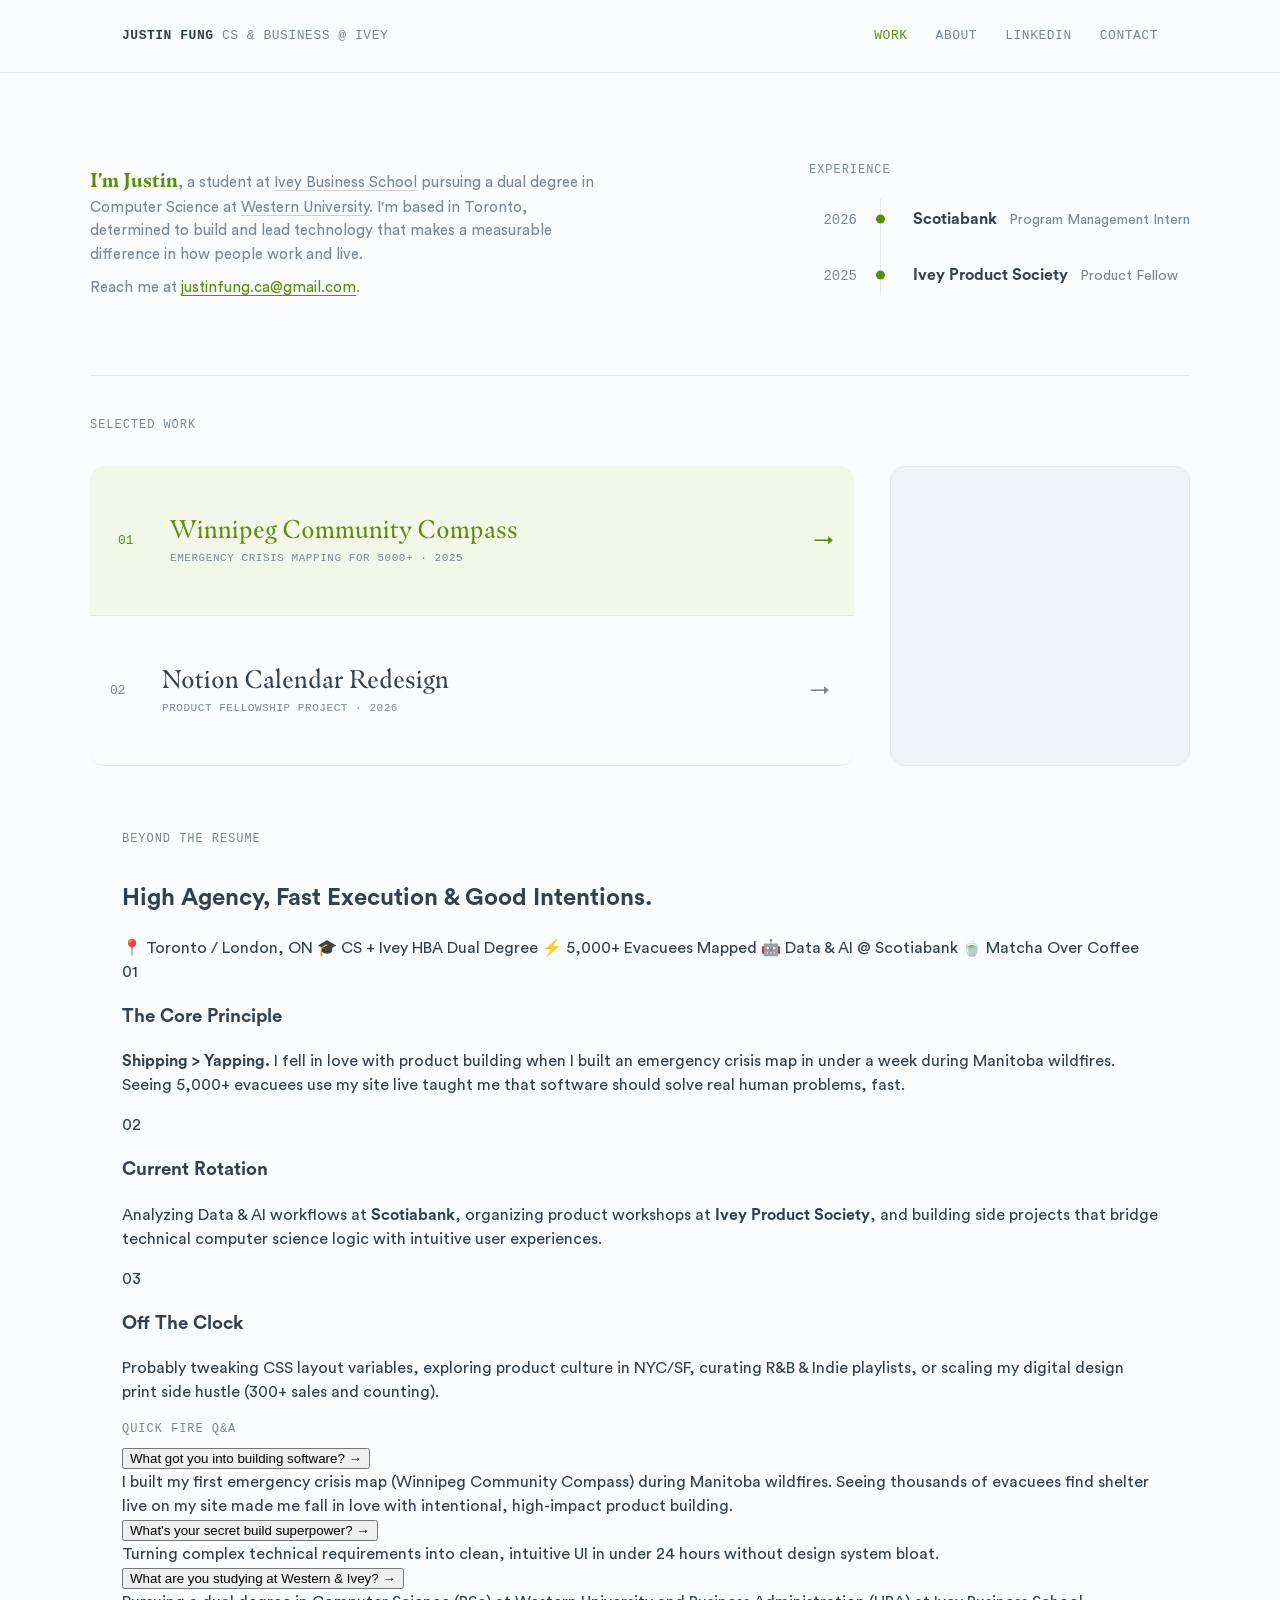
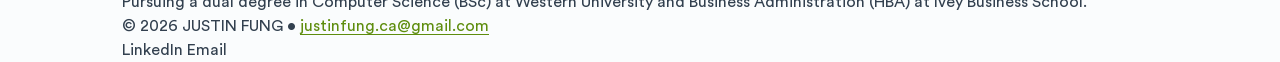
==== index.html @ 03efda2b "Populate fun Gen Z About section on homepage" ====
<!doctype html>
<html lang="en">
<head>
  <meta charset="UTF-8" />
  <meta name="viewport" content="width=device-width, initial-scale=1.0" />
  <title>Justin Fung | Program Management Intern</title>
  <link rel="stylesheet" href="css/theme.css" />
  <link rel="stylesheet" href="css/fonts.css" />
  <link rel="stylesheet" href="css/layout.css" />
</head>
<body>

  <div id="site-header"></div>

  <main>

    <section class="hero wrap">
      <div class="hero-row">
        <div class="hero-body-text">
          <p class="hero-paragraph">
            <span class="hero-name">I'm Justin</span>, a student at <a href="http://ivey.uwo.ca/" target="_blank" rel="noopener" class="hero-link">Ivey Business School</a> pursuing a dual degree in Computer Science at <a href="https://uwo.ca" target="_blank" rel="noopener" class="hero-link">Western University</a>. I'm based in Toronto, determined to build and lead technology that makes a measurable difference in how people work and live.
          </p>
          <p class="hero-contact-line">
            Reach me at 
            <span class="copy-email-wrapper">
              <button id="hero-copy-email-btn" class="copy-email-btn" data-email="justinfung.ca@gmail.com" type="button">
                justinfung.ca@gmail.com
              </button>
              <span class="copy-tooltip" id="hero-copy-tooltip">COPY TO CLIPBOARD</span>
            </span>.
          </p>
        </div>
        
        <div class="hero-experience">
          <p class="section-label">Experience</p>
          <ol class="journey-list">
            <li>
              <span class="journey-year">2026</span>
              <span class="journey-dot"></span>
              <div class="journey-detail">
                <strong>Scotiabank</strong>
                <span>Program Management Intern</span>
              </div>
            </li>
            <li>
              <span class="journey-year">2025</span>
              <span class="journey-dot"></span>
              <div class="journey-detail">
                <strong>Ivey Product Society</strong>
                <span>Product Fellow</span>
              </div>
            </li>
          </ol>
        </div>
      </div>
    </section>

    
    <section class="work wrap" id="work">
      <p class="section-label">Selected Work</p>
      <div class="work-layout">

        <!-- Left Column: Interactive Project List -->
        <ul class="work-list">
          <li class="work-row active" data-index="0">
            <a href="projects/winnipeg-community-compass.html">
              <span class="work-index">01</span>
              <div class="work-info">
                <span class="work-title">Winnipeg Community Compass</span>
                <span class="work-tags">EMERGENCY CRISIS MAPPING FOR 5000+ &middot; 2025</span>
              </div>
              <span class="work-arrow" aria-hidden="true">&rarr;</span>
            </a>
          </li>
          <li class="work-row" data-index="1">
            <a href="projects/notion-calendar.html">
              <span class="work-index">02</span>
              <div class="work-info">
                <span class="work-title">Notion Calendar Redesign</span>
                <span class="work-tags">PRODUCT FELLOWSHIP PROJECT &middot; 2026</span>
              </div>
              <span class="work-arrow" aria-hidden="true">&rarr;</span>
            </a>
          </li>
        </ul>

        <!-- Right Column: Large Vertical Preview -->
        <div class="work-slider" aria-hidden="true">
          <div class="work-slide active" data-index="0">
            <video autoplay loop muted playsinline>
              <source src="projects/media/home/winnipeg-compass.mp4" type="video/mp4" />
            </video>
          </div>
          <div class="work-slide" data-index="1">
            <video autoplay loop muted playsinline>
              <source src="projects/media/home/notion-calendar.mp4" type="video/mp4" />
            </video>
          </div>
        </div>

      </div>
    </section>

    <!-- About Section (Gen Z Editorial) -->
    <section class="about wrap" id="about">
      <p class="section-label">Beyond the Resume</p>
      
      <div class="about-header">
        <h2 class="about-headline">High Agency, Fast Execution &amp; Good Intentions.</h2>
        <div class="about-tags">
          <span class="about-pill">📍 Toronto / London, ON</span>
          <span class="about-pill">🎓 CS + Ivey HBA Dual Degree</span>
          <span class="about-pill">⚡ 5,000+ Evacuees Mapped</span>
          <span class="about-pill">🤖 Data &amp; AI @ Scotiabank</span>
          <span class="about-pill">🍵 Matcha Over Coffee</span>
        </div>
      </div>

      <div class="about-grid">
        <div class="about-card">
          <span class="about-card-num">01</span>
          <h3>The Core Principle</h3>
          <p>
            <strong>Shipping > Yapping.</strong> I fell in love with product building when I built an emergency crisis map in under a week during Manitoba wildfires. Seeing 5,000+ evacuees use my site live taught me that software should solve real human problems, fast.
          </p>
        </div>

        <div class="about-card">
          <span class="about-card-num">02</span>
          <h3>Current Rotation</h3>
          <p>
            Analyzing Data &amp; AI workflows at <strong>Scotiabank</strong>, organizing product workshops at <strong>Ivey Product Society</strong>, and building side projects that bridge technical computer science logic with intuitive user experiences.
          </p>
        </div>

        <div class="about-card">
          <span class="about-card-num">03</span>
          <h3>Off The Clock</h3>
          <p>
            Probably tweaking CSS layout variables, exploring product culture in NYC/SF, curating R&amp;B &amp; Indie playlists, or scaling my digital design print side hustle (300+ sales and counting).
          </p>
        </div>
      </div>

      <!-- Quick Fire Q&A Accordion -->
      <div class="about-qa">
        <p class="section-label" style="margin-bottom: 8px;">Quick Fire Q&amp;A</p>
        
        <div class="qa-item">
          <button class="qa-question" type="button">
            <span>What got you into building software?</span>
            <span class="qa-arrow">&rarr;</span>
          </button>
          <div class="qa-answer">
            I built my first emergency crisis map (Winnipeg Community Compass) during Manitoba wildfires. Seeing thousands of evacuees find shelter live on my site made me fall in love with intentional, high-impact product building.
          </div>
        </div>

        <div class="qa-item">
          <button class="qa-question" type="button">
            <span>What's your secret build superpower?</span>
            <span class="qa-arrow">&rarr;</span>
          </button>
          <div class="qa-answer">
            Turning complex technical requirements into clean, intuitive UI in under 24 hours without design system bloat.
          </div>
        </div>

        <div class="qa-item">
          <button class="qa-question" type="button">
            <span>What are you studying at Western &amp; Ivey?</span>
            <span class="qa-arrow">&rarr;</span>
          </button>
          <div class="qa-answer">
            Pursuing a dual degree in Computer Science (BSc) at Western University and Business Administration (HBA) at Ivey Business School.
          </div>
        </div>
      </div>
    </section>

  </main>

  <div id="site-footer"></div>

  <script src="js/components.js"></script>
  <script src="js/main.js"></script>
</body>
</html>
---- css/theme.css ----
/* ============================================================
   THEME — edit this file to reskin the entire site.
   Everything else (layout.css) just references these variables.
   ============================================================ */

:root {
  /* --- Base colors --- */
  --color-bg: #fafcfd;
  --color-surface: #f1f3f6;
  --color-text: #32404f;
  --color-text-muted: #7a8794;
  --color-border: #e3e8ed;

  /* --- Accent palette ---
     Swap these three to change the whole site's mood.
     They drive nav highlights, links, and the hero gradients below. */
  --color-accent: #5E8D0E;   /* Punchy Golden Olive */
  --color-accent-2: #84B827; /* Vibrant Leaf */
  --color-accent-3: #3E6305; /* Deep Forest Olive */
  --color-accent-light: #F2F7E9; /* Luminous complementary light green highlight */
  --color-accent-subtle: rgba(94, 141, 14, 0.09); /* Soft translucent green tint */

  /* --- Gradients built from the accent palette ---
     Used on project card thumbnails and case-study hero banners.
     Add more --gradient-heroN entries and reference them per-project
     if you want each case study to have its own mix. */
  --gradient-hero-1: linear-gradient(135deg, #5E8D0E 0%, #84B827 55%, #3E6305 100%);
  --gradient-hero-2: linear-gradient(135deg, #3E6305 0%, #84B827 50%, #5E8D0E 100%);
  --gradient-hero-3: linear-gradient(160deg, #84B827 0%, #5E8D0E 60%, #3E6305 100%);

  /* --- Typography --- */
  --font-serif: "Masqualero", Georgia, "Times New Roman", serif;
  --font-sans: "Circular Std", -apple-system, BlinkMacSystemFont, "Segoe UI", Helvetica, Arial, sans-serif;
  --font-mono: "SF Mono", "IBM Plex Mono", Menlo, Consolas, monospace;

  /* --- Scale --- */
  --size-h1: clamp(2.25rem, 5vw, 3.5rem);
  --size-h2: clamp(1.5rem, 3vw, 2rem);
  --radius: 14px;

  /* --- Layout --- */
  --content-max: 1100px;
  --sidebar-width: 260px;
}
---- css/fonts.css ----
/* Masqualero font family — used as the site's serif (see --font-serif in theme.css) */

@font-face {
  font-family: "Masqualero";
  src: url("../fonts/Masqualero-Light.otf") format("opentype");
  font-weight: 300;
  font-style: normal;
}
@font-face {
  font-family: "Masqualero";
  src: url("../fonts/Masqualero-LightItalic.otf") format("opentype");
  font-weight: 300;
  font-style: italic;
}
@font-face {
  font-family: "Masqualero";
  src: url("../fonts/Masqualero-Regular.otf") format("opentype");
  font-weight: 400;
  font-style: normal;
}
@font-face {
  font-family: "Masqualero";
  src: url("../fonts/Masqualero-Italic.otf") format("opentype");
  font-weight: 400;
  font-style: italic;
}
@font-face {
  font-family: "Masqualero";
  src: url("../fonts/Masqualero-DemiBold.otf") format("opentype");
  font-weight: 600;
  font-style: normal;
}
@font-face {
  font-family: "Masqualero";
  src: url("../fonts/Masqualero-DemiBoldItalic.otf") format("opentype");
  font-weight: 600;
  font-style: italic;
}
@font-face {
  font-family: "Masqualero";
  src: url("../fonts/Masqualero-Bold.otf") format("opentype");
  font-weight: 700;
  font-style: normal;
}
@font-face {
  font-family: "Masqualero";
  src: url("../fonts/Masqualero-BoldItalic.otf") format("opentype");
  font-weight: 700;
  font-style: italic;
}
@font-face {
  font-family: "Masqualero";
  src: url("../fonts/Masqualero-Black.otf") format("opentype");
  font-weight: 900;
  font-style: normal;
}
@font-face {
  font-family: "Masqualero";
  src: url("../fonts/Masqualero-BlackItalic.otf") format("opentype");
  font-weight: 900;
  font-style: italic;
}

/* Decorative variants — not mapped to a weight, use via font-family directly if wanted */
@font-face {
  font-family: "Masqualero ExtraBlack";
  src: url("../fonts/Masqualero-ExtraBlack.otf") format("opentype");
  font-weight: 400;
  font-style: normal;
}
@font-face {
  font-family: "Masqualero ExtraBlack";
  src: url("../fonts/Masqualero-ExtraBlackItalic.otf") format("opentype");
  font-weight: 400;
  font-style: italic;
}
@font-face {
  font-family: "Masqualero Stencil";
  src: url("../fonts/MasqualeroStencil-Regular.otf") format("opentype");
  font-weight: 400;
  font-style: normal;
}
@font-face {
  font-family: "Masqualero Groove";
  src: url("../fonts/MasqualeroGroove-Regular.otf") format("opentype");
  font-weight: 400;
  font-style: normal;
}

/* Circular Std — the site's sans (see --font-sans in theme.css) */

@font-face {
  font-family: "Circular Std";
  src: url("../fonts/CircularStd-Book.otf") format("opentype");
  font-weight: 400;
  font-style: normal;
}
@font-face {
  font-family: "Circular Std";
  src: url("../fonts/CircularStd-BookItalic.otf") format("opentype");
  font-weight: 400;
  font-style: italic;
}
@font-face {
  font-family: "Circular Std";
  src: url("../fonts/CircularStd-Medium.otf") format("opentype");
  font-weight: 500;
  font-style: normal;
}
@font-face {
  font-family: "Circular Std";
  src: url("../fonts/CircularStd-Bold.otf") format("opentype");
  font-weight: 700;
  font-style: normal;
}
---- css/layout.css ----
* {
  box-sizing: border-box;
}

html {
  scroll-behavior: smooth;
}

body {
  margin: 0;
  background: var(--color-bg);
  color: var(--color-text);
  font-family: var(--font-sans);
  line-height: 1.5;
  -webkit-font-smoothing: antialiased;
}

/* Custom Green Text Selection Highlight */
::selection {
  background: #d1e8a8;
  color: #213306;
}

::-moz-selection {
  background: #d1e8a8;
  color: #213306;
}

/* Custom Green Precision Ring Cursor */
@media (pointer: fine) {
  body, a, button, input, select, textarea, [role="button"], .work-row, .copy-email-btn {
    cursor: none !important;
  }
}

.custom-precision-cursor {
  position: fixed;
  top: 0;
  left: 0;
  width: 14px;
  height: 14px;
  border: 2px solid var(--color-accent);
  background-color: transparent;
  border-radius: 50%;
  pointer-events: none;
  z-index: 99999;
  transform: translate(-50%, -50%);
  transition: width 0.2s cubic-bezier(0.16, 1, 0.3, 1), 
              height 0.2s cubic-bezier(0.16, 1, 0.3, 1), 
              background-color 0.2s ease, 
              border-color 0.2s ease, 
              opacity 0.15s ease;
  will-change: transform;
}

body.cursor-hover .custom-precision-cursor {
  width: 32px;
  height: 32px;
  border-width: 1.5px;
  border-color: var(--color-accent);
  background-color: var(--color-accent-subtle);
}

body.cursor-active .custom-precision-cursor {
  width: 10px;
  height: 10px;
  border-width: 0;
  background-color: var(--color-accent);
}

a {
  color: inherit;
  text-decoration: none;
}

img {
  max-width: 100%;
  display: block;
}

.wrap {
  max-width: var(--content-max);
  margin: 0 auto;
  padding: 0 32px;
}

/* ---------- Header ---------- */

.site-header {
  border-bottom: 1px solid var(--color-border);
  background: var(--color-bg);
  position: sticky;
  top: 0;
  z-index: 50;
}

.site-header .wrap {
  display: flex;
  align-items: center;
  justify-content: space-between;
  height: 72px;
}

.site-id {
  display: flex;
  align-items: baseline;
  gap: 12px;
  font-family: var(--font-mono);
  font-size: 13px;
  letter-spacing: 0.04em;
  text-transform: uppercase;
}

.site-id strong {
  color: var(--color-text);
  font-weight: 700;
}

.site-id span {
  color: var(--color-text-muted);
}

.site-nav {
  display: flex;
  gap: 28px;
  font-family: var(--font-mono);
  font-size: 13px;
  letter-spacing: 0.04em;
  text-transform: uppercase;
}

.site-nav a {
  color: var(--color-text-muted);
  transition: color 0.15s ease;
}

.site-nav a:hover,
.site-nav a.active {
  color: var(--color-accent);
}

/* ---------- Hero ---------- */

.hero {
  padding: 88px 0 72px;
  border-bottom: 1px solid var(--color-border);
}

.hero-row {
  display: flex;
  justify-content: space-between;
  align-items: center;
  gap: 48px;
}

.hero-body-text {
  font-family: var(--font-sans);
  font-size: 15px;
  line-height: 1.55;
  color: var(--color-text-muted);
  max-width: 520px;
  display: flex;
  flex-direction: column;
  justify-content: center;
}

.hero-name {
  font-family: var(--font-serif);
  font-size: 20px;
  font-weight: 700;
  color: var(--color-accent);
}

.hero-paragraph {
  margin: 0 0 10px;
}

.hero-contact-line {
  margin: 0;
}

.hero-link {
  color: var(--color-text-muted);
  text-decoration: underline;
  text-decoration-color: #d4d4d8;
  text-underline-offset: 3px;
  transition: color 0.15s ease, text-decoration-color 0.15s ease;
}

.hero-link:hover {
  color: var(--color-text);
  text-decoration-color: var(--color-text);
}

/* Copy Email Button & Floating Tooltip */

.copy-email-wrapper {
  position: relative;
  display: inline-block;
}

.copy-email-btn {
  background: transparent;
  border: none;
  padding: 0;
  font-family: var(--font-sans);
  font-size: inherit;
  color: var(--color-accent);
  text-decoration: underline;
  text-underline-offset: 3px;
  cursor: pointer;
  transition: color 0.15s ease;
}

.copy-email-btn:hover {
  color: var(--color-text);
}

.copy-tooltip {
  position: absolute;
  bottom: 125%;
  left: 50%;
  transform: translateX(-50%) translateY(4px);
  background: #18181b;
  color: #ffffff;
  font-family: var(--font-mono);
  font-size: 11px;
  font-weight: 500;
  padding: 4px 10px;
  border-radius: 6px;
  white-space: nowrap;
  pointer-events: none;
  opacity: 0;
  visibility: hidden;
  transition: opacity 0.2s ease, transform 0.2s ease, visibility 0.2s ease;
  box-shadow: 0 4px 12px rgba(0, 0, 0, 0.15);
  z-index: 10;
}

.copy-tooltip::after {
  content: "";
  position: absolute;
  top: 100%;
  left: 50%;
  transform: translateX(-50%);
  border-width: 4px;
  border-style: solid;
  border-color: #18181b transparent transparent transparent;
}

.copy-email-wrapper:hover .copy-tooltip,
.copy-tooltip.show {
  opacity: 1;
  visibility: visible;
  transform: translateX(-50%) translateY(0);
}

.hero-experience {
  flex-shrink: 0;
  min-width: 320px;
}

.hero-experience .section-label {
  margin: 0 0 12px;
}

.hero-cta {
  display: inline-flex;
  align-items: center;
  gap: 8px;
  font-family: var(--font-sans);
  font-weight: 500;
  font-size: 14px;
  color: var(--color-text);
  border-bottom: 1px solid var(--color-text);
  padding-bottom: 3px;
  white-space: nowrap;
  transition: color 0.15s ease, border-color 0.15s ease, gap 0.15s ease;
}

.hero-cta:hover {
  color: var(--color-accent);
  border-color: var(--color-accent);
  gap: 12px;
}

/* ---------- Journey (experience) ---------- */

.section-label {
  font-family: var(--font-mono);
  font-size: 12px;
  letter-spacing: 0.08em;
  text-transform: uppercase;
  color: var(--color-text-muted);
  margin: 0 0 32px;
}

.journey {
  padding: 40px 0 48px;
}

.journey-layout {
  display: block;
  max-width: 600px;
}

.journey-list {
  list-style: none;
  margin: 0;
  padding: 0;
  position: relative;
}

.journey-list::before {
  content: "";
  position: absolute;
  left: 71px;
  top: 8px;
  bottom: 8px;
  width: 1px;
  background: var(--color-border);
}

.journey-list li {
  display: flex;
  align-items: baseline;
  gap: 24px;
  padding: 16px 0;
  position: relative;
}

.journey-year {
  width: 48px;
  flex-shrink: 0;
  font-family: var(--font-mono);
  font-size: 14px;
  color: var(--color-text-muted);
  text-align: right;
}

.journey-dot {
  position: absolute;
  left: 67px;
  top: 50%;
  transform: translateY(-50%);
  width: 9px;
  height: 9px;
  border-radius: 50%;
  background: var(--color-accent);
}

.journey-detail {
  display: flex;
  align-items: baseline;
  gap: 12px;
  padding-left: 32px;
  font-size: 16px;
}

.journey-detail span {
  color: var(--color-text-muted);
  font-size: 14px;
}

/* ---------- Work (editorial index) ---------- */

.work {
  padding: 40px 0 64px;
}

.work-layout {
  display: grid;
  grid-template-columns: 1fr minmax(240px, 300px);
  gap: 36px;
  align-items: stretch;
}

.work-list {
  list-style: none;
  margin: 0;
  padding: 0;
  display: flex;
  flex-direction: column;
  height: 100%;
  border-radius: var(--radius);
  overflow: hidden;
}

.work-row {
  flex: 1;
  display: flex;
  min-height: 100px;
}

.work-row a {
  display: grid;
  grid-template-columns: 36px 1fr 24px;
  align-items: center;
  gap: 16px;
  padding: 18px 20px;
  width: 100%;
  height: 100%;
  border-bottom: 1px solid var(--color-border);
  border-radius: 0;
  transition: background-color 0.2s ease, padding-left 0.25s ease, border-radius 0.2s ease;
}

.work-row:first-child a {
  border-top-left-radius: var(--radius);
  border-top-right-radius: var(--radius);
}

.work-row:last-child a {
  border-bottom-left-radius: var(--radius);
  border-bottom-right-radius: var(--radius);
}

.work-row.active a,
.work-row a:hover {
  background: var(--color-accent-light);
  padding-left: 28px;
}

.work-row.active .work-index,
.work-row a:hover .work-index {
  color: var(--color-accent);
}

.work-index {
  font-family: var(--font-mono);
  font-size: 13px;
  color: var(--color-text-muted);
}

.work-info {
  display: flex;
  flex-direction: column;
  gap: 4px;
}

.work-title {
  font-family: var(--font-serif);
  font-size: clamp(1.35rem, 2vw, 1.85rem);
  font-weight: 400;
  margin: 0;
  line-height: 1.25;
  transition: color 0.2s ease;
}

.work-row.active .work-title,
.work-row a:hover .work-title {
  color: var(--color-accent);
}

.work-tags {
  font-family: var(--font-mono);
  font-size: 11px;
  letter-spacing: 0.05em;
  text-transform: uppercase;
  color: var(--color-text-muted);
}

.work-arrow {
  font-family: var(--font-sans);
  font-size: 1.2rem;
  color: var(--color-text-muted);
  transition: transform 0.25s ease, color 0.2s ease;
}

.work-row.active .work-arrow,
.work-row a:hover .work-arrow {
  color: var(--color-accent);
  transform: translateX(4px);
}

/* Large Vertical Preview Slider on the Right */

.work-slider {
  position: relative;
  width: 100%;
  aspect-ratio: 1 / 1;
  border-radius: var(--radius);
  overflow: hidden;
  background: var(--color-surface);
  border: 1px solid var(--color-border);
}

.work-slide {
  position: absolute;
  inset: 0;
  opacity: 0;
  transform: scale(1.04);
  transition: opacity 0.6s ease, transform 0.6s ease;
  background-size: cover;
  background-position: center;
}

.work-slide.active {
  opacity: 1;
  transform: scale(1);
}

.work-slide video {
  width: 100%;
  height: 100%;
  object-fit: cover;
  display: block;
/* ---------- About Section (Gen Z Editorial) ---------- */

.about {
  padding: 64px 0 80px;
  border-top: 1px solid var(--color-border);
}

.about-header {
  margin-bottom: 40px;
}

.about-headline {
  font-family: var(--font-serif);
  font-size: clamp(1.75rem, 3.5vw, 2.6rem);
  font-weight: 400;
  line-height: 1.25;
  margin: 0 0 20px;
  color: var(--color-text);
}

.about-tags {
  display: flex;
  flex-wrap: wrap;
  gap: 10px;
}

.about-pill {
  font-family: var(--font-mono);
  font-size: 12px;
  background: var(--color-surface);
  color: var(--color-text);
  border: 1px solid var(--color-border);
  padding: 6px 14px;
  border-radius: 100px;
  transition: all 0.2s ease;
}

.about-pill:hover {
  background: var(--color-accent-light);
  border-color: var(--color-accent);
  color: var(--color-accent);
  transform: translateY(-2px);
}

.about-grid {
  display: grid;
  grid-template-columns: repeat(auto-fit, minmax(280px, 1fr));
  gap: 24px;
  margin-bottom: 56px;
}

.about-card {
  background: var(--color-surface);
  border: 1px solid var(--color-border);
  border-radius: var(--radius);
  padding: 28px 24px;
  position: relative;
  transition: transform 0.2s ease, border-color 0.2s ease, box-shadow 0.2s ease;
}

.about-card:hover {
  border-color: var(--color-accent);
  transform: translateY(-3px);
  box-shadow: 0 8px 24px rgba(94, 141, 14, 0.08);
}

.about-card-num {
  font-family: var(--font-mono);
  font-size: 12px;
  color: var(--color-accent);
  display: block;
  margin-bottom: 12px;
}

.about-card h3 {
  font-family: var(--font-serif);
  font-size: 1.25rem;
  font-weight: 400;
  margin: 0 0 10px;
  color: var(--color-text);
}

.about-card p {
  font-size: 14px;
  line-height: 1.6;
  color: var(--color-text-muted);
  margin: 0;
}

.about-card p strong {
  color: var(--color-text);
}

/* Quick Fire Q&A Accordion */

.about-qa {
  border-top: 1px solid var(--color-border);
  padding-top: 36px;
}

.qa-item {
  border-bottom: 1px solid var(--color-border);
}

.qa-question {
  width: 100%;
  background: transparent;
  border: none;
  padding: 18px 0;
  display: flex;
  justify-content: space-between;
  align-items: center;
  font-family: var(--font-sans);
  font-size: 16px;
  font-weight: 500;
  color: var(--color-text);
  text-align: left;
  cursor: pointer;
  transition: color 0.15s ease;
}

.qa-question:hover {
  color: var(--color-accent);
}

.qa-arrow {
  font-family: var(--font-mono);
  font-size: 16px;
  color: var(--color-accent);
  transition: transform 0.25s ease;
}

.qa-item.open .qa-arrow {
  transform: rotate(90deg);
}

.qa-answer {
  display: none;
  padding-bottom: 18px;
  font-size: 14px;
  line-height: 1.6;
  color: var(--color-text-muted);
}

.qa-item.open .qa-answer {
  display: block;
}

/* ---------- Footer Bar ---------- */

.site-footer {
  background: var(--color-surface);
  border-top: 1px solid var(--color-border);
  padding: 24px 0;
  margin-top: 60px;
}

.footer-bar {
  display: flex;
  justify-content: space-between;
  align-items: center;
  flex-wrap: wrap;
  gap: 16px;
  font-family: var(--font-mono);
  font-size: 12px;
  color: var(--color-text-muted);
}

.footer-copy {
  display: flex;
  align-items: center;
  gap: 8px;
}

.footer-divider {
  color: var(--color-border);
}

.footer-email-link {
  color: var(--color-text-muted);
  text-decoration: underline;
  text-underline-offset: 3px;
  transition: color 0.15s ease;
}

.footer-email-link:hover {
  color: var(--color-accent);
}

.footer-socials {
  display: flex;
  gap: 20px;
}

.footer-socials a {
  color: var(--color-text-muted);
  text-decoration: none;
  font-family: var(--font-mono);
  font-size: 12px;
  text-transform: uppercase;
  letter-spacing: 0.04em;
  transition: color 0.15s ease;
}

.footer-socials a:hover {
  color: var(--color-accent);
}

/* ============================================================
   Project detail page
   ============================================================ */

.project-layout {
  display: grid;
  grid-template-columns: var(--sidebar-width) 1fr;
  gap: 48px;
  align-items: start;
  padding: 48px 0 120px;
}

.project-toc {
  position: sticky;
  top: 96px;
}

.back-link {
  display: inline-flex;
  align-items: center;
  gap: 8px;
  color: var(--color-text-muted);
  font-family: var(--font-mono);
  font-size: 13px;
  letter-spacing: 0.04em;
  text-transform: uppercase;
  margin-bottom: 32px;
}

.back-link:hover {
  color: var(--color-accent);
}

.project-toc ol {
  list-style: none;
  margin: 0;
  padding: 0;
  display: flex;
  flex-direction: column;
  gap: 14px;
}

.project-toc a {
  color: var(--color-text-muted);
  font-size: 15px;
  transition: color 0.15s ease;
}

.project-toc a:hover,
.project-toc a.active {
  color: var(--color-text);
}

.project-toc a.active {
  color: var(--color-accent);
}

.project-eyebrow {
  font-family: var(--font-mono);
  font-size: 12px;
  letter-spacing: 0.08em;
  text-transform: uppercase;
  color: var(--color-text-muted);
  margin: 0 0 12px;
}

.project-title {
  font-family: var(--font-serif);
  font-weight: 400;
  font-size: var(--size-h1);
  line-height: 1.1;
  letter-spacing: -0.02em;
  margin: 0 0 32px;
}

.project-hero {
  border-radius: var(--radius);
  aspect-ratio: 16 / 9;
  overflow: hidden;
  background: var(--color-surface);
  margin-bottom: 40px;
}

.project-hero video {
  width: 100%;
  height: 100%;
  object-fit: cover;
  display: block;
}

.project-hero span {
  color: #fff;
  font-family: var(--font-sans);
  font-weight: 700;
  font-size: 32px;
}

.project-meta {
  display: grid;
  grid-template-columns: repeat(4, 1fr);
  gap: 24px;
  padding: 32px 0;
  border-top: 1px solid var(--color-border);
  border-bottom: 1px solid var(--color-border);
  margin-bottom: 48px;
}

.project-meta dt {
  font-family: var(--font-mono);
  font-size: 11px;
  letter-spacing: 0.08em;
  text-transform: uppercase;
  color: var(--color-text-muted);
  margin-bottom: 8px;
}

.project-meta dd {
  margin: 0;
  font-size: 15px;
}

.project-section {
  scroll-margin-top: 96px;
  padding-bottom: 64px;
}

.project-section h2 {
  font-family: var(--font-serif);
  font-weight: 400;
  font-size: var(--size-h2);
  line-height: 1.25;
  margin: 0 0 20px;
  max-width: 24ch;
}

.project-section p {
  font-size: 16px;
  color: var(--color-text);
  max-width: 65ch;
  margin: 0 0 16px;
}

.project-section img {
  border-radius: var(--radius);
  margin-top: 24px;
}

.insight-grid {
  display: grid;
  grid-template-columns: repeat(3, 1fr);
  gap: 24px;
  margin-top: 24px;
}

.insight-card {
  background: var(--color-surface);
  border-radius: var(--radius);
  padding: 20px;
}

.insight-card h3 {
  font-size: 15px;
  margin: 0 0 8px;
}

.insight-card p {
  font-size: 14px;
  color: var(--color-text-muted);
  margin: 0;
}

/* ---------- Gmail-Style Email Carousel ---------- */

.email-carousel-container {
  background: #ffffff;
  border: 1px solid var(--color-border);
  border-radius: var(--radius);
  padding: 28px;
  margin: 32px 0;
  box-shadow: 0 4px 24px rgba(0, 0, 0, 0.04);
  position: relative;
}

.email-carousel {
  position: relative;
  min-height: 200px;
}

.email-card {
  opacity: 0;
  visibility: hidden;
  position: absolute;
  inset: 0;
  transition: opacity 0.35s ease, visibility 0.35s ease;
  display: flex;
  flex-direction: column;
}

.email-card.active {
  opacity: 1;
  visibility: visible;
  position: relative;
}

.gmail-header {
  display: flex;
  align-items: flex-start;
  gap: 14px;
  border-bottom: 1px solid var(--color-border);
  padding-bottom: 16px;
  margin-bottom: 16px;
}

.gmail-avatar {
  width: 44px;
  height: 44px;
  border-radius: 50%;
  color: #ffffff;
  font-family: var(--font-sans);
  font-weight: 700;
  font-size: 18px;
  display: flex;
  align-items: center;
  justify-content: center;
  flex-shrink: 0;
  box-shadow: 0 2px 6px rgba(0,0,0,0.1);
}

.gmail-meta {
  display: flex;
  flex-direction: column;
  flex-grow: 1;
}

.gmail-meta-top {
  display: flex;
  align-items: baseline;
  justify-content: space-between;
  gap: 12px;
  flex-wrap: wrap;
}

.gmail-sender-name {
  font-family: var(--font-sans);
  font-weight: 700;
  font-size: 15px;
  color: var(--color-text);
}

.gmail-sender-email {
  font-family: var(--font-mono);
  font-size: 12px;
  color: var(--color-text-muted);
  font-weight: 400;
}

.gmail-date {
  font-family: var(--font-mono);
  font-size: 11px;
  color: var(--color-text-muted);
}

.gmail-to {
  font-family: var(--font-mono);
  font-size: 12px;
  color: var(--color-text-muted);
  margin-top: 2px;
}

.gmail-badge {
  display: inline-block;
  font-family: var(--font-mono);
  font-size: 10px;
  letter-spacing: 0.04em;
  text-transform: uppercase;
  background: var(--color-surface);
  color: var(--color-accent);
  padding: 3px 8px;
  border-radius: 4px;
  margin-top: 6px;
  align-self: flex-start;
  font-weight: 600;
}

.gmail-body {
  font-family: var(--font-sans);
  font-size: 15px;
  line-height: 1.65;
  color: var(--color-text);
  margin: 0;
  padding: 4px 0;
  white-space: pre-line;
}

.carousel-controls {
  display: flex;
  align-items: center;
  justify-content: space-between;
  margin-top: 24px;
  padding-top: 16px;
  border-top: 1px solid var(--color-border);
}

.carousel-btn {
  background: transparent;
  border: 1px solid var(--color-border);
  color: var(--color-text);
  border-radius: 50%;
  width: 36px;
  height: 36px;
  display: flex;
  align-items: center;
  justify-content: center;
  cursor: pointer;
  font-size: 16px;
  transition: all 0.2s ease;
}

.carousel-btn:hover {
  background: var(--color-accent);
  color: #fff;
  border-color: var(--color-accent);
}

.carousel-dots {
  display: flex;
  gap: 8px;
}

.carousel-dots .dot {
  width: 8px;
  height: 8px;
  border-radius: 50%;
  background: var(--color-border);
  cursor: pointer;
  transition: background 0.2s ease, transform 0.2s ease;
}

.carousel-dots .dot.active {
  background: var(--color-accent);
  transform: scale(1.25);
}

/* ---------- Interactive Website Feature Previews ---------- */

.interactive-preview-widget {
  background: var(--color-surface);
  border: 1px solid var(--color-border);
  border-radius: var(--radius);
  padding: 28px;
  margin: 32px 0;
  box-shadow: 0 4px 20px rgba(0, 0, 0, 0.03);
}

.preview-header {
  display: flex;
  justify-content: space-between;
  align-items: center;
  gap: 16px;
  flex-wrap: wrap;
  border-bottom: 1px solid var(--color-border);
  padding-bottom: 20px;
  margin-bottom: 24px;
}

.preview-badge {
  font-family: var(--font-mono);
  font-size: 11px;
  letter-spacing: 0.05em;
  text-transform: uppercase;
  color: var(--color-accent);
  display: block;
  margin-bottom: 4px;
}

.preview-title-group h3 {
  font-family: var(--font-serif);
  font-size: 1.3rem;
  margin: 0;
  color: var(--color-text);
}

.preview-tabs {
  display: flex;
  gap: 8px;
  flex-wrap: wrap;
}

.tab-btn {
  background: #ffffff;
  border: 1px solid var(--color-border);
  padding: 8px 14px;
  border-radius: 8px;
  font-family: var(--font-sans);
  font-size: 13px;
  font-weight: 500;
  color: var(--color-text-muted);
  cursor: pointer;
  transition: all 0.2s ease;
}

.tab-btn:hover, .tab-btn.active {
  background: var(--color-accent);
  color: #ffffff;
  border-color: var(--color-accent);
}

.tab-content {
  display: none;
}

.tab-content.active {
  display: block;
  animation: fadeInPreview 0.3s ease;
}

@keyframes fadeInPreview {
  from { opacity: 0; transform: translateY(4px); }
  to { opacity: 1; transform: translateY(0); }
}

/* Geolocation Mock */
.preview-card-grid {
  display: grid;
  grid-template-columns: minmax(240px, 1fr) 1.4fr;
  gap: 20px;
}

@media (max-width: 768px) {
  .preview-card-grid { grid-template-columns: 1fr; }
}

.mock-modal {
  background: #ffffff;
  border: 1px solid var(--color-border);
  border-radius: 12px;
  padding: 20px;
  display: flex;
  flex-direction: column;
  justify-content: space-between;
}

.mock-modal-header {
  display: flex;
  align-items: center;
  gap: 10px;
  margin-bottom: 8px;
}

.mock-icon-heart {
  font-size: 20px;
}

.mock-modal-header h4 {
  font-size: 15px;
  margin: 0;
  color: var(--color-text);
}

.mock-modal p {
  font-size: 13px;
  color: var(--color-text-muted);
  margin: 0 0 16px;
  line-height: 1.5;
}

.mock-btn.primary {
  background: #eef7ee;
  color: #218838;
  border: 1px solid #c3e6c3;
  padding: 8px 12px;
  border-radius: 6px;
  font-size: 12px;
  font-weight: 600;
  display: inline-block;
}

.mock-results {
  display: flex;
  flex-direction: column;
  gap: 12px;
}

.mock-result-item {
  background: #ffffff;
  border: 1px solid var(--color-border);
  border-radius: 10px;
  padding: 14px;
}

.result-header {
  display: flex;
  justify-content: space-between;
  align-items: center;
  margin-bottom: 6px;
}

.res-tag {
  font-family: var(--font-mono);
  font-size: 10px;
  text-transform: uppercase;
  padding: 2px 6px;
  border-radius: 4px;
  font-weight: 600;
}

.res-tag.red { background: #fde8e8; color: #c82333; }
.res-tag.green { background: #eafaf1; color: #218838; }

.res-dist {
  font-family: var(--font-mono);
  font-size: 11px;
  color: var(--color-text-muted);
}

.mock-result-item strong {
  display: block;
  font-size: 14px;
  color: var(--color-text);
  margin-bottom: 4px;
}

.res-meta {
  font-size: 12px;
  color: var(--color-text-muted);
}

/* Category Filter Mock */
.filter-controls {
  display: flex;
  align-items: center;
  gap: 8px;
  flex-wrap: wrap;
  margin-bottom: 16px;
}

.filter-label {
  font-size: 13px;
  font-weight: 600;
  color: var(--color-text);
  margin-right: 4px;
}

.category-chip {
  background: #ffffff;
  border: 1px solid var(--color-border);
  padding: 6px 12px;
  border-radius: 20px;
  font-size: 12px;
  cursor: pointer;
  transition: all 0.2s ease;
}

.category-chip.active {
  background: var(--color-accent);
  color: #ffffff;
  border-color: var(--color-accent);
}

.mock-filter-list {
  display: flex;
  flex-direction: column;
  gap: 10px;
}

.mock-resource-card {
  background: #ffffff;
  border: 1px solid var(--color-border);
  border-radius: 8px;
  padding: 12px 16px;
  display: flex;
  justify-content: space-between;
  align-items: center;
  transition: all 0.25s ease;
}

.mock-resource-card.hidden {
  display: none;
}

.res-left {
  display: flex;
  align-items: center;
  gap: 12px;
}

.badge-dot {
  width: 10px;
  height: 10px;
  border-radius: 50%;
  flex-shrink: 0;
}

.badge-dot.red { background: #d9534f; }
.badge-dot.green { background: #5cb85c; }
.badge-dot.yellow { background: #f0ad4e; }
.badge-dot.blue { background: #5bc0de; }

.res-left strong {
  display: block;
  font-size: 14px;
  color: var(--color-text);
}

.res-left span {
  font-size: 12px;
  color: var(--color-text-muted);
}

.res-status {
  font-size: 11px;
  font-weight: 600;
  color: var(--color-accent);
  background: var(--color-surface);
  padding: 4px 8px;
  border-radius: 4px;
}

/* Action Bar Mock */
.mock-subbar {
  background: #ffffff;
  border: 1px solid var(--color-border);
  border-radius: 12px;
  padding: 20px;
}

.subbar-buttons {
  display: flex;
  gap: 12px;
  flex-wrap: wrap;
  margin-bottom: 14px;
}

.sub-btn {
  font-size: 13px;
  font-weight: 600;
  padding: 8px 16px;
  border-radius: 8px;
}

.sub-btn.blue { background: #007bff; color: #ffffff; }
.sub-btn.red { background: #ffebee; color: #c62828; border: 1px solid #ffcdd2; }
.sub-btn.light { background: #e3f2fd; color: #1565c0; border: 1px solid #bbdefb; }

.subbar-desc {
  font-size: 13px;
  color: var(--color-text-muted);
  margin: 0;
  line-height: 1.5;
}

/* ---------- Live Map Demo Video ---------- */

.project-demo-video {
  margin: 28px 0;
  border-radius: var(--radius);
  overflow: hidden;
  border: 1px solid var(--color-border);
  background: #000000;
  position: relative;
}

.project-demo-video video {
  width: 100%;
  height: auto;
  display: block;
  max-height: 520px;
  object-fit: cover;
}

.video-caption {
  display: block;
  font-size: 13px;
  color: var(--color-text-muted);
  padding: 10px 14px;
  background: var(--color-surface);
  border-top: 1px solid var(--color-border);
  font-style: italic;
}

/* ---------- Responsive YouTube Video Embed ---------- */

.video-responsive {
  position: relative;
  overflow: hidden;
  width: 100%;
  padding-top: 56.25%;
  border-radius: var(--radius);
  margin: 24px 0;
  border: 1px solid var(--color-border);
  background: #000000;
}

.video-responsive iframe {
  position: absolute;
  top: 0;
  left: 0;
  width: 100%;
  height: 100%;
  border: 0;
}

/* ---------- Responsive ---------- */

@media (max-width: 860px) {
  .hero-row {
    flex-direction: column;
    align-items: flex-start;
    gap: 16px;
  }

  .hero-side {
    flex-direction: column;
    align-items: flex-start;
    gap: 12px;
  }

  .hero-experience {
    min-width: 100%;
  }

  .journey-list::before {
    left: 47px;
  }

  .journey-dot {
    left: 43px;
  }

  .work-layout {
    grid-template-columns: 1fr;
    gap: 32px;
  }

  .work-slider {
    min-height: 240px;
    order: -1;
  }

  .project-layout {
    grid-template-columns: 1fr;
  }

  .project-toc {
    position: static;
    margin-bottom: 32px;
  }

  .project-meta {
    grid-template-columns: repeat(2, 1fr);
  }

  .insight-grid {
    grid-template-columns: 1fr;
  }

  .site-nav {
    gap: 16px;
  }
}
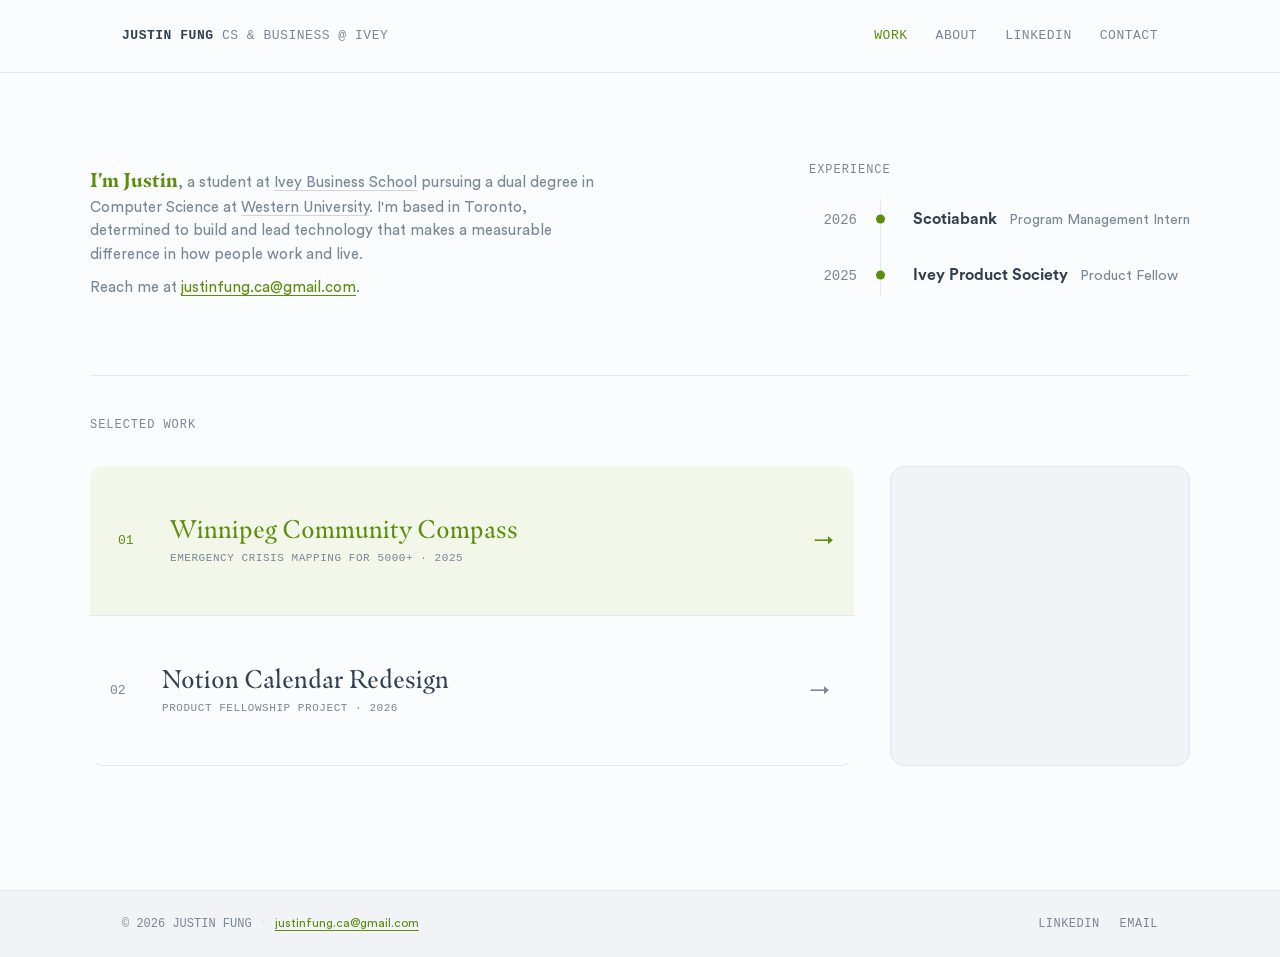
==== commit 809316fe: "Save local updates" ====
--- a/index.html
+++ b/index.html
@@ -101,83 +101,6 @@
       </div>
     </section>
 
-    <!-- About Section (Gen Z Editorial) -->
-    <section class="about wrap" id="about">
-      <p class="section-label">Beyond the Resume</p>
-      
-      <div class="about-header">
-        <h2 class="about-headline">High Agency, Fast Execution &amp; Good Intentions.</h2>
-        <div class="about-tags">
-          <span class="about-pill">📍 Toronto / London, ON</span>
-          <span class="about-pill">🎓 CS + Ivey HBA Dual Degree</span>
-          <span class="about-pill">⚡ 5,000+ Evacuees Mapped</span>
-          <span class="about-pill">🤖 Data &amp; AI @ Scotiabank</span>
-          <span class="about-pill">🍵 Matcha Over Coffee</span>
-        </div>
-      </div>
-
-      <div class="about-grid">
-        <div class="about-card">
-          <span class="about-card-num">01</span>
-          <h3>The Core Principle</h3>
-          <p>
-            <strong>Shipping > Yapping.</strong> I fell in love with product building when I built an emergency crisis map in under a week during Manitoba wildfires. Seeing 5,000+ evacuees use my site live taught me that software should solve real human problems, fast.
-          </p>
-        </div>
-
-        <div class="about-card">
-          <span class="about-card-num">02</span>
-          <h3>Current Rotation</h3>
-          <p>
-            Analyzing Data &amp; AI workflows at <strong>Scotiabank</strong>, organizing product workshops at <strong>Ivey Product Society</strong>, and building side projects that bridge technical computer science logic with intuitive user experiences.
-          </p>
-        </div>
-
-        <div class="about-card">
-          <span class="about-card-num">03</span>
-          <h3>Off The Clock</h3>
-          <p>
-            Probably tweaking CSS layout variables, exploring product culture in NYC/SF, curating R&amp;B &amp; Indie playlists, or scaling my digital design print side hustle (300+ sales and counting).
-          </p>
-        </div>
-      </div>
-
-      <!-- Quick Fire Q&A Accordion -->
-      <div class="about-qa">
-        <p class="section-label" style="margin-bottom: 8px;">Quick Fire Q&amp;A</p>
-        
-        <div class="qa-item">
-          <button class="qa-question" type="button">
-            <span>What got you into building software?</span>
-            <span class="qa-arrow">&rarr;</span>
-          </button>
-          <div class="qa-answer">
-            I built my first emergency crisis map (Winnipeg Community Compass) during Manitoba wildfires. Seeing thousands of evacuees find shelter live on my site made me fall in love with intentional, high-impact product building.
-          </div>
-        </div>
-
-        <div class="qa-item">
-          <button class="qa-question" type="button">
-            <span>What's your secret build superpower?</span>
-            <span class="qa-arrow">&rarr;</span>
-          </button>
-          <div class="qa-answer">
-            Turning complex technical requirements into clean, intuitive UI in under 24 hours without design system bloat.
-          </div>
-        </div>
-
-        <div class="qa-item">
-          <button class="qa-question" type="button">
-            <span>What are you studying at Western &amp; Ivey?</span>
-            <span class="qa-arrow">&rarr;</span>
-          </button>
-          <div class="qa-answer">
-            Pursuing a dual degree in Computer Science (BSc) at Western University and Business Administration (HBA) at Ivey Business School.
-          </div>
-        </div>
-      </div>
-    </section>
-
   </main>
 
   <div id="site-footer"></div>
--- a/css/layout.css
+++ b/css/layout.css
@@ -26,9 +26,13 @@
   color: #213306;
 }
 
-/* Custom Green Precision Ring Cursor */
+/* Custom Green Precision Ring Cursor - Universal Hide System */
 @media (pointer: fine) {
-  body, a, button, input, select, textarea, [role="button"], .work-row, .copy-email-btn {
+  html, body, *, *::before, *::after,
+  a, a:hover, a:active, a:focus, a:visited,
+  button, button:hover, button:active, button:focus,
+  input, select, textarea, [role="button"],
+  .work-row, .copy-email-btn {
     cursor: none !important;
   }
 }
@@ -78,8 +82,16 @@
   display: block;
 }
 
+#site-header,
+#site-footer {
+  width: 100%;
+  margin: 0;
+  padding: 0;
+}
+
 .wrap {
   max-width: var(--content-max);
+  width: 100%;
   margin: 0 auto;
   padding: 0 32px;
 }
@@ -92,6 +104,7 @@
   position: sticky;
   top: 0;
   z-index: 50;
+  width: 100%;
 }
 
 .site-header .wrap {
@@ -99,6 +112,7 @@
   align-items: center;
   justify-content: space-between;
   height: 72px;
+  width: 100%;
 }
 
 .site-id {
@@ -505,6 +519,8 @@
   height: 100%;
   object-fit: cover;
   display: block;
+}
+
 /* ---------- About Section (Gen Z Editorial) ---------- */
 
 .about {
@@ -660,6 +676,7 @@
   border-top: 1px solid var(--color-border);
   padding: 24px 0;
   margin-top: 60px;
+  width: 100%;
 }
 
 .footer-bar {
@@ -667,6 +684,7 @@
   justify-content: space-between;
   align-items: center;
   flex-wrap: wrap;
+  width: 100%;
   gap: 16px;
   font-family: var(--font-mono);
   font-size: 12px;
@@ -1473,3 +1491,61 @@
     gap: 16px;
   }
 }
+
+/* ---------- Mobile Responsive Optimization ---------- */
+
+@media (max-width: 640px) {
+  .wrap {
+    padding: 0 20px;
+  }
+
+  .site-header .wrap {
+    height: auto;
+    padding: 14px 20px;
+    flex-direction: column;
+    align-items: flex-start;
+    gap: 12px;
+  }
+
+  .site-id {
+    font-size: 11px;
+    flex-wrap: wrap;
+    gap: 6px;
+  }
+
+  .site-nav {
+    width: 100%;
+    justify-content: space-between;
+    gap: 12px;
+    font-size: 12px;
+  }
+
+  .hero {
+    padding: 48px 0 40px;
+  }
+
+  .about {
+    padding: 40px 0 56px;
+  }
+
+  .about-headline {
+    font-size: 1.6rem;
+  }
+
+  .about-grid {
+    grid-template-columns: 1fr;
+    gap: 16px;
+  }
+
+  .footer-bar {
+    flex-direction: column;
+    align-items: flex-start;
+    gap: 14px;
+  }
+
+  .footer-socials {
+    width: 100%;
+    justify-content: flex-start;
+    gap: 16px;
+  }
+}
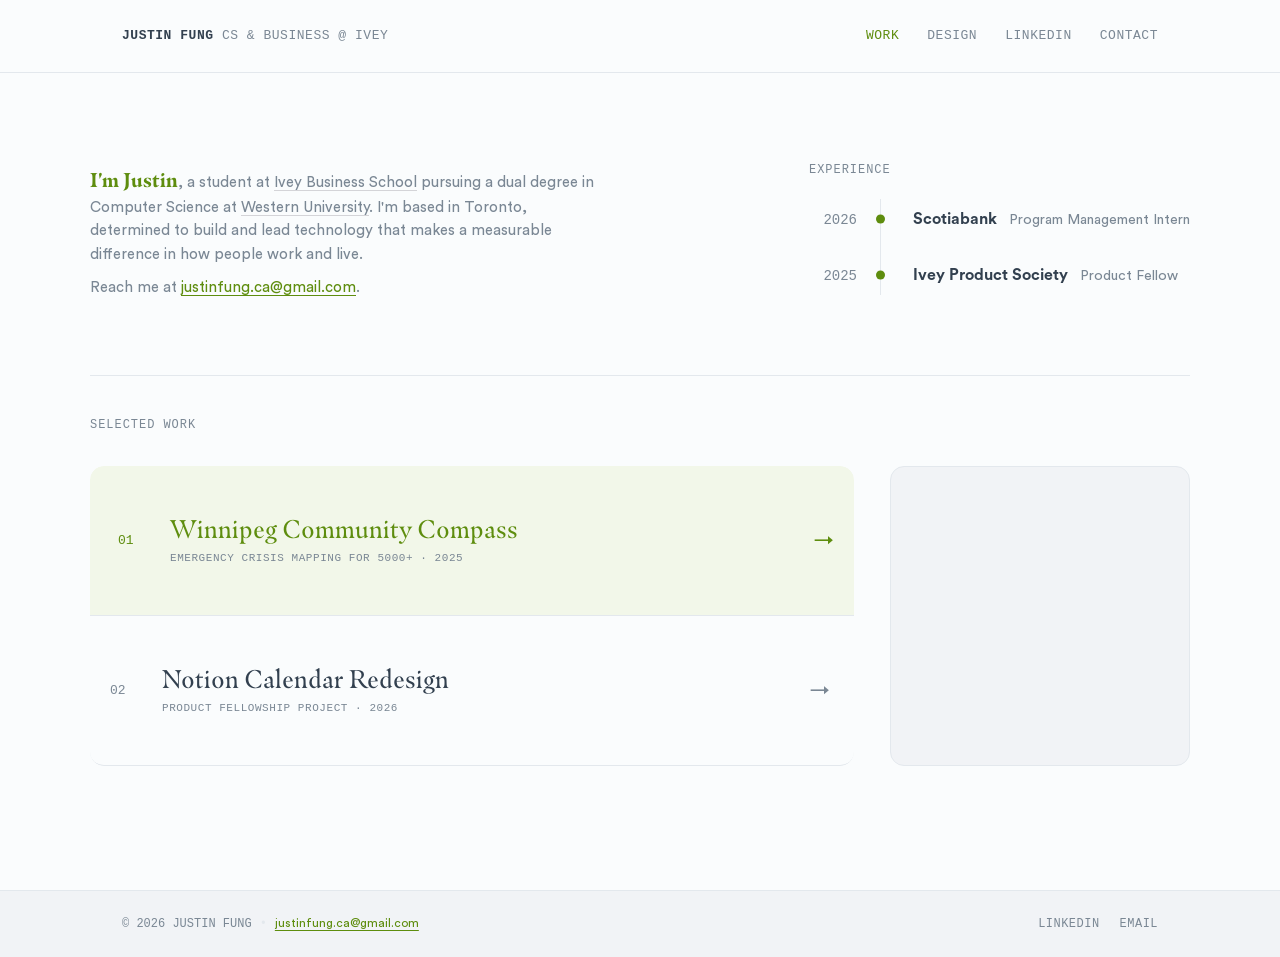
==== commit af4d3eec: "Add design showcase page with interactive media gallery, video controls, and showcase sections" ====
--- a/index.html
+++ b/index.html
@@ -105,7 +105,7 @@
 
   <div id="site-footer"></div>
 
-  <script src="js/components.js"></script>
+  <script src="js/components.js?v=2"></script>
   <script src="js/main.js"></script>
 </body>
 </html>
--- a/css/layout.css
+++ b/css/layout.css
@@ -2,8 +2,10 @@
   box-sizing: border-box;
 }
 
-html {
-  scroll-behavior: smooth;
+html, body {
+  width: 100%;
+  max-width: 100%;
+  overflow-x: hidden;
 }
 
 body {
@@ -47,7 +49,7 @@
   background-color: transparent;
   border-radius: 50%;
   pointer-events: none;
-  z-index: 99999;
+  z-index: 2147483647 !important;
   transform: translate(-50%, -50%);
   transition: width 0.2s cubic-bezier(0.16, 1, 0.3, 1), 
               height 0.2s cubic-bezier(0.16, 1, 0.3, 1), 
@@ -521,6 +523,407 @@
   display: block;
 }
 
+/* ---------- Design Page & Highlights (Grid) ---------- */
+
+.design-page {
+  padding: 64px 0 100px;
+}
+
+.design-section {
+  margin-bottom: 72px;
+}
+
+.design-section:last-of-type {
+  margin-bottom: 0;
+}
+
+.design-section-header {
+  font-family: var(--font-mono);
+  font-size: 13px;
+  font-weight: 700;
+  letter-spacing: 0.08em;
+  text-transform: uppercase;
+  color: var(--color-text-muted);
+  margin: 0 0 24px;
+}
+
+.design-section-header a {
+  color: inherit;
+  text-decoration: none;
+  transition: color 0.2s ease;
+}
+
+.design-section-header a:hover {
+  color: var(--color-accent);
+  text-decoration: underline;
+}
+
+.design-image-grid {
+  display: grid;
+  grid-template-columns: repeat(auto-fill, minmax(260px, 300px));
+  gap: 24px;
+}
+
+/* 16:9 Landscape Grid for Feasibility presentation decks & video mockups */
+#grid-feasibility {
+  grid-template-columns: repeat(auto-fill, minmax(320px, 360px));
+}
+
+#grid-feasibility .design-item,
+#grid-feasibility .design-placeholder-img {
+  aspect-ratio: 16 / 9;
+}
+
+/* 4:3 Landscape Grid for Freelance showcase */
+#grid-freelance {
+  grid-template-columns: repeat(auto-fill, minmax(300px, 340px));
+}
+
+#grid-freelance .design-item,
+#grid-freelance .design-placeholder-img {
+  aspect-ratio: 4 / 3;
+}
+
+/* Oasis sticker & 16:9 landscape video (matched height) */
+#grid-oasis {
+  display: flex;
+  flex-wrap: wrap;
+  align-items: flex-start;
+  gap: 24px;
+}
+
+#grid-oasis .design-item,
+#grid-oasis .design-placeholder-img {
+  width: 320px;
+  height: 320px;
+  max-width: 100%;
+  aspect-ratio: 1 / 1;
+}
+
+#grid-oasis .design-item:has(video),
+#grid-oasis .design-item.video-item {
+  width: calc(320px * 16 / 9);
+  height: 320px;
+  max-width: 100%;
+  aspect-ratio: 16 / 9;
+}
+
+#grid-oasis .design-item img {
+  object-fit: contain;
+  padding: 12px;
+}
+
+#grid-oasis .design-item video {
+  object-fit: cover;
+}
+
+.design-item,
+.design-placeholder-img {
+  width: 100%;
+  aspect-ratio: 4 / 5;
+  background: var(--color-surface);
+  border: 1px solid var(--color-border);
+  border-radius: var(--radius);
+  display: flex;
+  flex-direction: column;
+  align-items: center;
+  justify-content: center;
+  gap: 10px;
+  color: var(--color-text-muted);
+  font-family: var(--font-mono);
+  font-size: 12px;
+  letter-spacing: 0.04em;
+  transition: border-color 0.2s ease, transform 0.2s ease, box-shadow 0.2s ease;
+  overflow: hidden;
+  position: relative;
+  cursor: pointer;
+  box-sizing: border-box;
+}
+
+.design-placeholder-img,
+.design-item:has(svg) {
+  border: 1px dashed var(--color-border);
+}
+
+.design-item:hover,
+.design-placeholder-img:hover {
+  border-color: var(--color-accent);
+  transform: translateY(-4px);
+  box-shadow: 0 8px 24px rgba(0, 0, 0, 0.06);
+}
+
+.design-item svg,
+.design-placeholder-img svg {
+  width: 28px;
+  height: 28px;
+  opacity: 0.5;
+}
+
+.design-item img,
+.design-placeholder-img img,
+.design-item video,
+.design-placeholder-img video {
+  width: 100%;
+  height: 100%;
+  object-fit: cover;
+  display: block;
+}
+
+/* Video Play & Expand Overlay Buttons */
+.video-play-btn {
+  position: absolute;
+  top: 50%;
+  left: 50%;
+  transform: translate(-50%, -50%);
+  width: 44px;
+  height: 44px;
+  border-radius: 50%;
+  background: rgba(18, 24, 32, 0.72);
+  backdrop-filter: blur(8px);
+  -webkit-backdrop-filter: blur(8px);
+  border: 1px solid rgba(255, 255, 255, 0.25);
+  color: #ffffff;
+  display: flex;
+  align-items: center;
+  justify-content: center;
+  cursor: pointer;
+  z-index: 5;
+  box-shadow: 0 4px 16px rgba(0, 0, 0, 0.3);
+  transition: opacity 0.25s ease, transform 0.2s ease, background 0.2s ease;
+  padding: 0;
+}
+
+.video-play-btn svg {
+  width: 16px;
+  height: 16px;
+  fill: #ffffff;
+  opacity: 1 !important;
+  transition: transform 0.15s ease;
+}
+
+.video-play-btn .icon-play {
+  display: block;
+  margin-left: 2px;
+}
+
+.video-play-btn .icon-pause {
+  display: none;
+  margin-left: 0;
+}
+
+.video-play-btn:hover {
+  background: var(--color-accent);
+  border-color: var(--color-accent);
+  transform: translate(-50%, -50%) scale(1.1);
+}
+
+.design-item.is-playing .video-play-btn {
+  opacity: 0;
+  pointer-events: none;
+}
+
+.design-item.is-playing .video-play-btn .icon-play {
+  display: none;
+}
+
+.design-item.is-playing .video-play-btn .icon-pause {
+  display: block;
+}
+
+.design-item.is-playing:hover .video-play-btn {
+  opacity: 0.9;
+  pointer-events: auto;
+}
+
+.video-expand-btn {
+  position: absolute;
+  top: 10px;
+  right: 10px;
+  width: 30px;
+  height: 30px;
+  border-radius: 6px;
+  background: rgba(18, 24, 32, 0.65);
+  backdrop-filter: blur(6px);
+  -webkit-backdrop-filter: blur(6px);
+  border: 1px solid rgba(255, 255, 255, 0.2);
+  color: #ffffff;
+  display: flex;
+  align-items: center;
+  justify-content: center;
+  cursor: pointer;
+  z-index: 6;
+  opacity: 0;
+  transition: opacity 0.2s ease, transform 0.2s ease, background 0.2s ease;
+  padding: 0;
+}
+
+.video-expand-btn svg {
+  width: 14px;
+  height: 14px;
+  stroke: #ffffff;
+  opacity: 1 !important;
+}
+
+.video-expand-btn:hover {
+  background: var(--color-accent);
+  border-color: var(--color-accent);
+  transform: scale(1.08);
+}
+
+.design-item:hover .video-expand-btn {
+  opacity: 1;
+}
+
+/* ---------- Design Lightbox Modal ---------- */
+
+.design-lightbox {
+  position: fixed;
+  inset: 0;
+  z-index: 90000;
+  display: flex;
+  align-items: center;
+  justify-content: center;
+  opacity: 0;
+  visibility: hidden;
+  pointer-events: none;
+  transition: opacity 0.15s ease, visibility 0.15s ease;
+  transform: translateZ(0);
+  will-change: opacity;
+}
+
+.design-lightbox.active {
+  opacity: 1;
+  visibility: visible;
+  pointer-events: auto;
+}
+
+.lightbox-overlay {
+  position: absolute;
+  inset: 0;
+  background: rgba(18, 24, 32, 0.85);
+  backdrop-filter: blur(12px);
+  -webkit-backdrop-filter: blur(12px);
+  transform: translateZ(0);
+}
+
+.lightbox-content {
+  position: relative;
+  z-index: 1;
+  max-width: 90vw;
+  max-height: 85vh;
+  display: flex;
+  align-items: center;
+  justify-content: center;
+}
+
+.lightbox-img,
+.lightbox-video {
+  max-width: 90vw;
+  max-height: 85vh;
+  object-fit: contain;
+  border-radius: var(--radius);
+  box-shadow: 0 12px 48px rgba(0, 0, 0, 0.4);
+  outline: none;
+}
+
+.lightbox-close {
+  position: absolute;
+  top: -44px;
+  right: -10px;
+  background: transparent;
+  border: none;
+  color: #ffffff;
+  font-size: 36px;
+  line-height: 1;
+  cursor: pointer;
+  padding: 4px 12px;
+  opacity: 0.8;
+  transition: opacity 0.2s ease, transform 0.2s ease;
+}
+
+.lightbox-close:hover {
+  opacity: 1;
+  transform: scale(1.1);
+}
+
+.design-highlights {
+  padding: 48px 0 72px;
+  border-top: 1px solid var(--color-border);
+}
+
+.design-grid {
+  display: grid;
+  grid-template-columns: repeat(3, 1fr);
+  gap: 24px;
+}
+
+.design-card {
+  background: var(--color-surface);
+  border: 1px solid var(--color-border);
+  border-radius: var(--radius);
+  padding: 24px 22px;
+  display: flex;
+  flex-direction: column;
+  gap: 16px;
+  transition: border-color 0.2s ease, transform 0.2s ease, box-shadow 0.2s ease, background-color 0.2s ease;
+  position: relative;
+}
+
+.design-card:hover {
+  border-color: var(--color-accent);
+  background: var(--color-accent-light);
+  transform: translateY(-2px);
+  box-shadow: 0 6px 24px rgba(0, 0, 0, 0.04);
+}
+
+.design-card-num {
+  font-family: var(--font-mono);
+  font-size: 11px;
+  font-weight: 700;
+  color: var(--color-accent);
+  background: rgba(94, 141, 14, 0.1);
+  width: fit-content;
+  padding: 3px 8px;
+  border-radius: 6px;
+  letter-spacing: 0.05em;
+}
+
+.design-card-content {
+  display: flex;
+  flex-direction: column;
+  gap: 6px;
+}
+
+.design-card-title {
+  font-family: var(--font-serif);
+  font-size: 1.25rem;
+  font-weight: 700;
+  color: var(--color-text);
+  margin: 0;
+  line-height: 1.3;
+  transition: color 0.2s ease;
+}
+
+.design-card:hover .design-card-title {
+  color: var(--color-accent);
+}
+
+.design-card-tags {
+  font-family: var(--font-mono);
+  font-size: 10.5px;
+  letter-spacing: 0.06em;
+  text-transform: uppercase;
+  color: var(--color-text-muted);
+  margin-top: 2px;
+}
+
+.design-card-desc {
+  font-size: 13.5px;
+  line-height: 1.55;
+  color: var(--color-text-muted);
+  margin: 8px 0 0;
+}
+
 /* ---------- About Section (Gen Z Editorial) ---------- */
 
 .about {
@@ -854,7 +1257,11 @@
 
 .project-section {
   scroll-margin-top: 96px;
-  padding-bottom: 64px;
+  padding-bottom: 96px;
+}
+
+.project-section:last-of-type {
+  padding-bottom: 48px;
 }
 
 .project-section h2 {
@@ -862,42 +1269,79 @@
   font-weight: 400;
   font-size: var(--size-h2);
   line-height: 1.25;
-  margin: 0 0 20px;
+  margin: 0 0 24px;
   max-width: 24ch;
+}
+
+.project-section h3 {
+  font-family: var(--font-serif);
+  font-weight: 400;
+  font-size: 1.45rem;
+  line-height: 1.35;
+  margin-top: 56px;
+  margin-bottom: 18px;
+  color: var(--color-text);
 }
 
 .project-section p {
   font-size: 16px;
+  line-height: 1.7;
   color: var(--color-text);
   max-width: 65ch;
-  margin: 0 0 16px;
+  margin: 0 0 24px;
 }
 
 .project-section img {
   border-radius: var(--radius);
-  margin-top: 24px;
+}
+
+.project-figure,
+.project-media-block {
+  margin: 48px 0 56px;
+}
+
+.project-media-grid {
+  display: grid;
+  grid-template-columns: repeat(auto-fit, minmax(280px, 1fr));
+  gap: 24px;
+  margin: 48px 0 56px;
+}
+
+.project-quote,
+.project-section blockquote {
+  border-left: 3px solid var(--color-accent);
+  padding-left: 20px;
+  margin: 36px 0 44px;
+  font-style: italic;
+  color: var(--color-text-muted);
+  font-size: 1.05rem;
+  line-height: 1.6;
 }
 
 .insight-grid {
   display: grid;
   grid-template-columns: repeat(3, 1fr);
   gap: 24px;
-  margin-top: 24px;
+  margin-top: 32px;
+  margin-bottom: 40px;
 }
 
 .insight-card {
   background: var(--color-surface);
   border-radius: var(--radius);
-  padding: 20px;
+  padding: 24px;
 }
 
 .insight-card h3 {
   font-size: 15px;
-  margin: 0 0 8px;
+  margin: 0 0 10px;
+  font-family: var(--font-sans);
+  font-weight: 600;
 }
 
 .insight-card p {
   font-size: 14px;
+  line-height: 1.6;
   color: var(--color-text-muted);
   margin: 0;
 }
@@ -908,8 +1352,8 @@
   background: #ffffff;
   border: 1px solid var(--color-border);
   border-radius: var(--radius);
-  padding: 28px;
-  margin: 32px 0;
+  padding: 32px;
+  margin: 48px 0 56px;
   box-shadow: 0 4px 24px rgba(0, 0, 0, 0.04);
   position: relative;
 }
@@ -1080,8 +1524,8 @@
   background: var(--color-surface);
   border: 1px solid var(--color-border);
   border-radius: var(--radius);
-  padding: 28px;
-  margin: 32px 0;
+  padding: 32px;
+  margin: 48px 0 56px;
   box-shadow: 0 4px 20px rgba(0, 0, 0, 0.03);
 }
 
@@ -1385,7 +1829,7 @@
 /* ---------- Live Map Demo Video ---------- */
 
 .project-demo-video {
-  margin: 28px 0;
+  margin: 48px 0 56px;
   border-radius: var(--radius);
   overflow: hidden;
   border: 1px solid var(--color-border);
@@ -1405,7 +1849,7 @@
   display: block;
   font-size: 13px;
   color: var(--color-text-muted);
-  padding: 10px 14px;
+  padding: 12px 16px;
   background: var(--color-surface);
   border-top: 1px solid var(--color-border);
   font-style: italic;
@@ -1419,7 +1863,7 @@
   width: 100%;
   padding-top: 56.25%;
   border-radius: var(--radius);
-  margin: 24px 0;
+  margin: 48px 0 56px;
   border: 1px solid var(--color-border);
   background: #000000;
 }
@@ -1435,116 +1879,313 @@
 
 /* ---------- Responsive ---------- */
 
+/* ============================================================
+   DEDICATED ISOLATED MOBILE ARCHITECTURE (< 860px)
+   ============================================================ */
+
 @media (max-width: 860px) {
-  .hero-row {
+  html, body {
+    width: 100%;
+    max-width: 100vw;
+    overflow-x: hidden;
+  }
+
+  .wrap {
+    padding-left: 20px !important;
+    padding-right: 20px !important;
+    width: 100% !important;
+    max-width: 100% !important;
+    box-sizing: border-box !important;
+  }
+
+  /* 1. Mobile Sticky Header */
+  .site-header {
+    position: sticky;
+    top: 0;
+    z-index: 100;
+    background: rgba(250, 252, 253, 0.96);
+    backdrop-filter: blur(16px);
+    border-bottom: 1px solid var(--color-border);
+  }
+
+  .site-header .wrap {
+    height: auto !important;
+    padding-left: 20px !important;
+    padding-right: 20px !important;
+    padding-top: 12px !important;
+    padding-bottom: 12px !important;
+    display: flex;
     flex-direction: column;
     align-items: flex-start;
+    gap: 8px;
+    width: 100% !important;
+    box-sizing: border-box !important;
+  }
+
+  .site-id {
+    width: 100%;
+    display: flex;
+    justify-content: space-between;
+    align-items: center;
+    font-size: 11px;
+  }
+
+  .site-nav {
+    width: 100%;
+    display: flex;
+    justify-content: space-between;
+    align-items: center;
+    gap: 4px;
+    font-size: 11px;
+    border-top: 1px solid var(--color-border);
+    padding-top: 8px;
+  }
+
+  .site-nav a {
+    padding: 4px 6px;
+    border-radius: 4px;
+  }
+
+  /* 2. Mobile Hero & Bio */
+  .hero {
+    padding-top: 32px !important;
+    padding-bottom: 28px !important;
+    border-bottom: 1px solid var(--color-border);
+  }
+
+  .hero-row {
+    display: flex;
+    flex-direction: column;
+    gap: 28px;
+  }
+
+  .hero-name {
+    display: block;
+    font-family: var(--font-serif);
+    font-size: 24px;
+    font-weight: 700;
+    color: var(--color-accent);
+    margin-bottom: 8px;
+  }
+
+  .hero-paragraph {
+    font-size: 15px;
+    line-height: 1.6;
+    color: var(--color-text-muted);
+    margin-bottom: 12px;
+  }
+
+  .hero-contact-line {
+    font-size: 14px;
+  }
+
+  /* 3. Mobile Dedicated Experience Cards (Zero Overlap) */
+  .hero-experience {
+    min-width: 100%;
+    border-top: 1px solid var(--color-border);
+    padding-top: 24px;
+  }
+
+  .journey-list {
+    display: flex;
+    flex-direction: column;
+    gap: 12px;
+    padding: 0;
+    margin: 0;
+    list-style: none;
+  }
+
+  .journey-list::before {
+    display: none !important;
+  }
+
+  .journey-list li {
+    display: flex;
+    align-items: center;
+    gap: 12px;
+    background: var(--color-surface);
+    border: 1px solid var(--color-border);
+    padding: 12px 16px;
+    border-radius: 10px;
+  }
+
+  .journey-year {
+    font-family: var(--font-mono);
+    font-size: 12px;
+    font-weight: 700;
+    color: var(--color-accent);
+    background: var(--color-accent-light);
+    padding: 4px 8px;
+    border-radius: 6px;
+    flex-shrink: 0;
+    width: auto;
+    text-align: center;
+  }
+
+  .journey-dot {
+    display: none !important;
+  }
+
+  .journey-detail {
+    display: flex;
+    flex-direction: column;
+    gap: 2px;
+  }
+
+  .journey-detail strong {
+    font-size: 14px;
+    color: var(--color-text);
+  }
+
+  .journey-detail span {
+    font-size: 12px;
+    color: var(--color-text-muted);
+  }
+
+  /* 4. Mobile Selected Work Cards & Video Preview */
+  .work {
+    padding-top: 32px !important;
+    padding-bottom: 44px !important;
+  }
+
+  .work-layout {
+    display: flex;
+    flex-direction: column;
+    gap: 24px;
+  }
+
+  .work-list {
+    order: 1;
+    display: flex;
+    flex-direction: column;
+    gap: 12px;
+    border-radius: 0;
+    overflow: visible;
+  }
+
+  .work-row {
+    min-height: auto;
+  }
+
+  .work-row a {
+    display: flex;
+    flex-direction: column;
+    gap: 8px;
+    padding: 18px;
+    background: var(--color-surface);
+    border: 1px solid var(--color-border);
+    border-radius: var(--radius) !important;
+  }
+
+  .work-row.active a {
+    background: var(--color-accent-light);
+    border-color: var(--color-accent);
+    padding-left: 18px !important;
+  }
+
+  .work-index {
+    font-size: 12px;
+    font-weight: 700;
+    color: var(--color-accent);
+  }
+
+  .work-title {
+    font-size: 1.25rem;
+  }
+
+  .work-slider {
+    order: 2;
+    min-height: 240px;
+    border-radius: var(--radius);
+    border: 1px solid var(--color-border);
+    overflow: hidden;
+  }
+
+  /* 4.5 Mobile Design Highlights & Page */
+  .design-page,
+  .design-highlights {
+    padding-top: 36px !important;
+    padding-bottom: 48px !important;
+  }
+
+  .design-grid {
+    grid-template-columns: 1fr;
     gap: 16px;
   }
 
-  .hero-side {
+  .design-image-grid {
+    grid-template-columns: repeat(auto-fill, minmax(140px, 1fr));
+    gap: 14px;
+  }
+
+  .design-item,
+  .design-placeholder-img {
+    width: 100%;
+    height: auto;
+    aspect-ratio: 4 / 5;
+  }
+
+  /* 5. Mobile Case Studies & About Page */
+  .project-layout {
+    grid-template-columns: 1fr;
+  }
+
+  .project-toc {
+    position: static;
+    margin-bottom: 32px;
+  }
+
+  .project-meta {
+    grid-template-columns: repeat(2, 1fr);
+  }
+
+  .insight-grid {
+    grid-template-columns: 1fr;
+  }
+
+  .about {
+    padding-top: 36px !important;
+    padding-bottom: 48px !important;
+  }
+
+  .about-headline {
+    font-size: 1.5rem;
+    line-height: 1.3;
+  }
+
+  .about-grid {
+    grid-template-columns: 1fr;
+    gap: 16px;
+  }
+
+  .about-card {
+    padding: 20px;
+  }
+
+  .qa-question {
+    font-size: 15px;
+    padding: 16px 0;
+  }
+
+  /* 6. Mobile Footer Bar */
+  .site-footer {
+    margin-top: 36px;
+    padding: 20px 0;
+  }
+
+  .footer-bar {
+    display: flex;
     flex-direction: column;
     align-items: flex-start;
     gap: 12px;
-  }
-
-  .hero-experience {
-    min-width: 100%;
-  }
-
-  .journey-list::before {
-    left: 47px;
-  }
-
-  .journey-dot {
-    left: 43px;
-  }
-
-  .work-layout {
-    grid-template-columns: 1fr;
-    gap: 32px;
-  }
-
-  .work-slider {
-    min-height: 240px;
-    order: -1;
-  }
-
-  .project-layout {
-    grid-template-columns: 1fr;
-  }
-
-  .project-toc {
-    position: static;
-    margin-bottom: 32px;
-  }
-
-  .project-meta {
-    grid-template-columns: repeat(2, 1fr);
-  }
-
-  .insight-grid {
-    grid-template-columns: 1fr;
-  }
-
-  .site-nav {
-    gap: 16px;
-  }
-}
-
-/* ---------- Mobile Responsive Optimization ---------- */
-
-@media (max-width: 640px) {
-  .wrap {
-    padding: 0 20px;
-  }
-
-  .site-header .wrap {
-    height: auto;
-    padding: 14px 20px;
-    flex-direction: column;
-    align-items: flex-start;
-    gap: 12px;
-  }
-
-  .site-id {
-    font-size: 11px;
-    flex-wrap: wrap;
-    gap: 6px;
-  }
-
-  .site-nav {
-    width: 100%;
-    justify-content: space-between;
-    gap: 12px;
-    font-size: 12px;
-  }
-
-  .hero {
-    padding: 48px 0 40px;
-  }
-
-  .about {
-    padding: 40px 0 56px;
-  }
-
-  .about-headline {
-    font-size: 1.6rem;
-  }
-
-  .about-grid {
-    grid-template-columns: 1fr;
-    gap: 16px;
-  }
-
-  .footer-bar {
-    flex-direction: column;
-    align-items: flex-start;
-    gap: 14px;
+    padding: 0 20px !important;
+    width: 100% !important;
+    box-sizing: border-box !important;
   }
 
   .footer-socials {
     width: 100%;
+    display: flex;
     justify-content: flex-start;
     gap: 16px;
   }
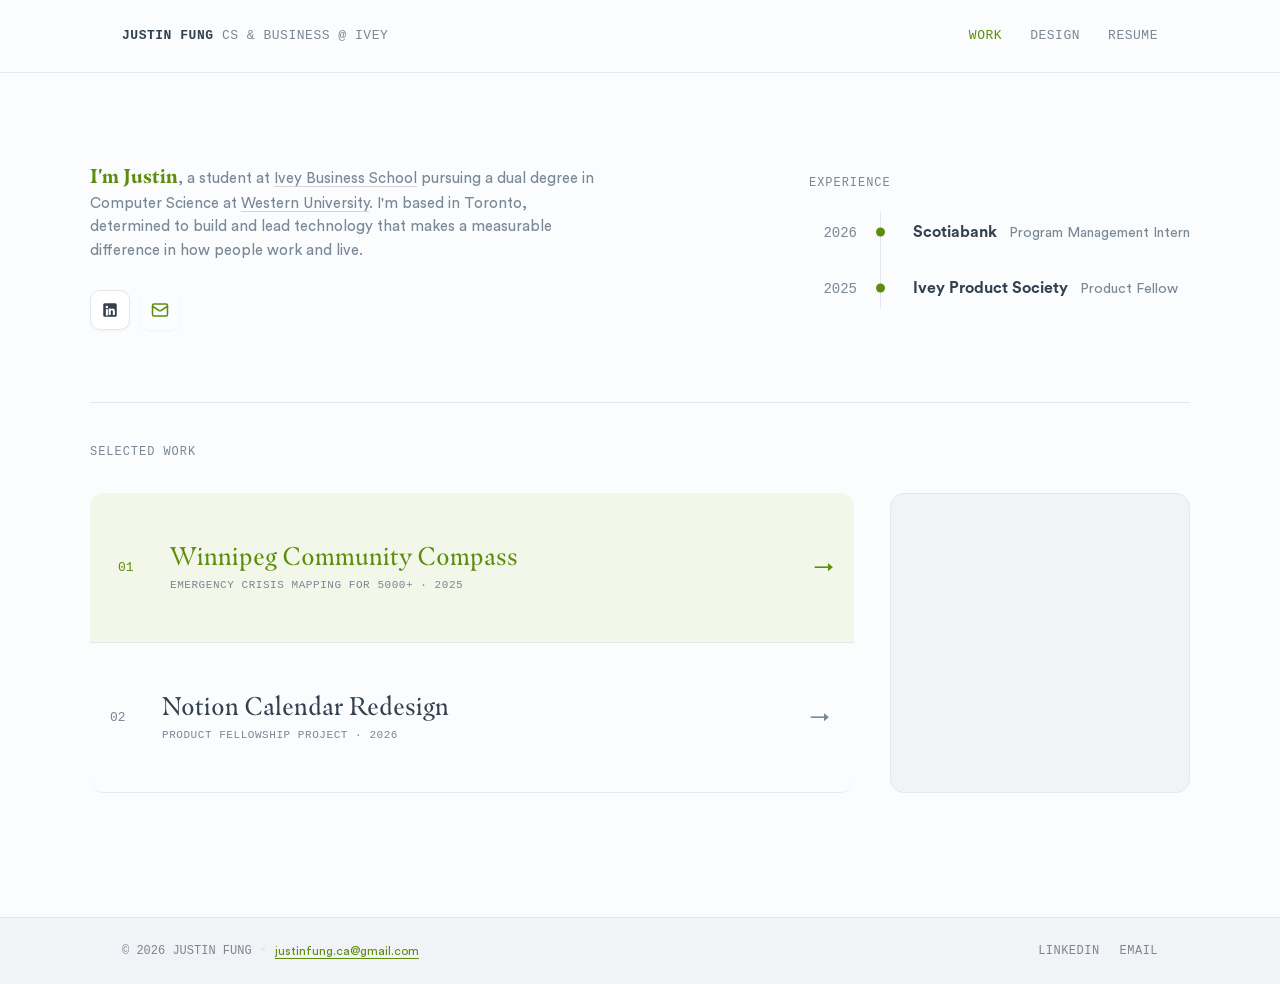
==== commit 506e3f50: "Add hero social icon buttons and update header navigation" ====
--- a/index.html
+++ b/index.html
@@ -20,15 +20,22 @@
           <p class="hero-paragraph">
             <span class="hero-name">I'm Justin</span>, a student at <a href="http://ivey.uwo.ca/" target="_blank" rel="noopener" class="hero-link">Ivey Business School</a> pursuing a dual degree in Computer Science at <a href="https://uwo.ca" target="_blank" rel="noopener" class="hero-link">Western University</a>. I'm based in Toronto, determined to build and lead technology that makes a measurable difference in how people work and live.
           </p>
-          <p class="hero-contact-line">
-            Reach me at 
-            <span class="copy-email-wrapper">
-              <button id="hero-copy-email-btn" class="copy-email-btn" data-email="justinfung.ca@gmail.com" type="button">
-                justinfung.ca@gmail.com
+          <div class="hero-social-buttons">
+            <a href="https://linkedin.com/in/-justinfung" target="_blank" rel="noopener" class="social-icon-btn" aria-label="LinkedIn">
+              <svg width="18" height="18" viewBox="0 0 24 24" fill="currentColor">
+                <path d="M19 3a2 2 0 0 1 2 2v14a2 2 0 0 1-2 2H5a2 2 0 0 1-2-2V5a2 2 0 0 1 2-2h14m-.5 15.5v-5.3a3.26 3.26 0 0 0-3.26-3.26c-.85 0-1.84.52-2.28 1.3v-1.11h-2.79v8.37h2.79v-4.93c0-.77.62-1.4 1.39-1.4a1.4 1.4 0 0 1 1.4 1.4v4.93h2.75M6.46 10.9v8.37H9.2V10.9H6.46M7.83 6.25c-.91 0-1.64.73-1.64 1.64s.73 1.64 1.64 1.64 1.64-.73 1.64-1.64c0-.91-.73-1.64-1.64-1.64Z"/>
+              </svg>
+            </a>
+            <div class="copy-email-wrapper">
+              <button class="social-icon-btn copy-email-btn" data-email="justinfung.ca@gmail.com" type="button" aria-label="Copy Email">
+                <svg width="18" height="18" viewBox="0 0 24 24" fill="none" stroke="currentColor" stroke-width="2" stroke-linecap="round" stroke-linejoin="round">
+                  <rect width="20" height="16" x="2" y="4" rx="2"></rect>
+                  <path d="m22 7-8.97 5.7a1.94 1.94 0 0 1-2.06 0L2 7"></path>
+                </svg>
               </button>
-              <span class="copy-tooltip" id="hero-copy-tooltip">COPY TO CLIPBOARD</span>
-            </span>.
-          </p>
+              <span class="copy-tooltip">COPY TO CLIPBOARD</span>
+            </div>
+          </div>
         </div>
         
         <div class="hero-experience">
--- a/css/layout.css
+++ b/css/layout.css
@@ -208,11 +208,60 @@
   text-decoration-color: var(--color-text);
 }
 
+/* Hero Social & Action Buttons */
+
+.hero-social-buttons {
+  display: flex;
+  align-items: center;
+  gap: 10px;
+  margin-top: 18px;
+}
+
+.social-icon-btn {
+  display: inline-flex;
+  align-items: center;
+  justify-content: center;
+  width: 40px;
+  height: 40px;
+  border-radius: 10px;
+  background: #ffffff;
+  border: 1px solid var(--color-border);
+  color: var(--color-text);
+  box-shadow: 0 1px 3px rgba(0, 0, 0, 0.04);
+  transition: all 0.2s cubic-bezier(0.16, 1, 0.3, 1);
+  cursor: pointer;
+  text-decoration: none;
+  padding: 0;
+  line-height: 1;
+  outline: none;
+}
+
+.social-icon-btn svg {
+  display: block;
+  width: 18px;
+  height: 18px;
+  transition: transform 0.2s ease;
+}
+
+.social-icon-btn:hover {
+  color: var(--color-text);
+  border-color: #cbd5e1;
+  background: #fcfcfc;
+  transform: translateY(-2px);
+  box-shadow: 0 4px 12px rgba(0, 0, 0, 0.08);
+}
+
+.social-icon-btn:active {
+  transform: translateY(0);
+  box-shadow: 0 2px 6px rgba(0, 0, 0, 0.05);
+}
+
 /* Copy Email Button & Floating Tooltip */
 
 .copy-email-wrapper {
   position: relative;
-  display: inline-block;
+  display: inline-flex;
+  align-items: center;
 }
 
 .copy-email-btn {
@@ -234,7 +283,7 @@
 
 .copy-tooltip {
   position: absolute;
-  bottom: 125%;
+  bottom: calc(100% + 8px);
   left: 50%;
   transform: translateX(-50%) translateY(4px);
   background: #18181b;
@@ -242,7 +291,8 @@
   font-family: var(--font-mono);
   font-size: 11px;
   font-weight: 500;
-  padding: 4px 10px;
+  letter-spacing: 0.02em;
+  padding: 5px 10px;
   border-radius: 6px;
   white-space: nowrap;
   pointer-events: none;
@@ -2190,3 +2240,258 @@
     gap: 16px;
   }
 }
+
+/* ============================================================
+   RESUME PAGE STYLES
+   ============================================================ */
+
+.resume-page {
+  padding-top: 48px;
+  padding-bottom: 80px;
+}
+
+.resume-actions-bar {
+  display: flex;
+  justify-content: space-between;
+  align-items: center;
+  flex-wrap: wrap;
+  gap: 16px;
+  margin-bottom: 32px;
+  padding-bottom: 24px;
+  border-bottom: 1px solid var(--color-border);
+}
+
+.resume-header-info {
+  display: flex;
+  flex-direction: column;
+  gap: 4px;
+}
+
+.resume-title {
+  font-family: var(--font-serif);
+  font-size: 28px;
+  font-weight: 700;
+  color: var(--color-text);
+  margin: 0;
+}
+
+.resume-subtitle {
+  font-family: var(--font-mono);
+  font-size: 12px;
+  color: var(--color-text-muted);
+  letter-spacing: 0.04em;
+}
+
+.resume-btn-group {
+  display: flex;
+  align-items: center;
+  gap: 12px;
+}
+
+.btn {
+  display: inline-flex;
+  align-items: center;
+  gap: 8px;
+  font-family: var(--font-sans);
+  font-size: 13px;
+  font-weight: 600;
+  padding: 10px 18px;
+  border-radius: var(--radius);
+  text-decoration: none;
+  transition: all 0.2s ease;
+  cursor: pointer;
+  border: 1px solid transparent;
+}
+
+.btn-primary {
+  background: var(--color-accent);
+  color: #ffffff;
+  border-color: var(--color-accent);
+  box-shadow: 0 2px 8px rgba(0, 0, 0, 0.08);
+}
+
+.btn-primary:hover {
+  background: #1d3326;
+  border-color: #1d3326;
+  transform: translateY(-1px);
+  box-shadow: 0 4px 12px rgba(0, 0, 0, 0.12);
+}
+
+.btn-secondary {
+  background: var(--color-surface);
+  color: var(--color-text);
+  border-color: var(--color-border);
+}
+
+.btn-secondary:hover {
+  border-color: var(--color-accent);
+  color: var(--color-accent);
+  transform: translateY(-1px);
+}
+
+/* Embedded PDF Viewer */
+.resume-embed-container {
+  width: 100%;
+  max-width: 860px;
+  margin: 0 auto;
+  border: 1px solid var(--color-border);
+  border-radius: var(--radius);
+  overflow: hidden;
+  box-shadow: 0 8px 32px rgba(0, 0, 0, 0.05);
+  background: #ffffff;
+  height: 85vh;
+  min-height: 850px;
+  position: relative;
+}
+
+.resume-embed-frame {
+  width: 100%;
+  height: 100%;
+  border: none;
+  display: block;
+}
+
+/* Clean PDF Document Sheet */
+.resume-paper-wrapper {
+  display: flex;
+  justify-content: center;
+}
+
+.resume-paper {
+  width: 100%;
+  max-width: 860px;
+  background: #ffffff;
+  border: 1px solid var(--color-border);
+  border-radius: var(--radius);
+  box-shadow: 0 8px 32px rgba(0, 0, 0, 0.06);
+  overflow: hidden;
+  display: flex;
+  justify-content: center;
+  align-items: center;
+  position: relative;
+}
+
+.resume-canvas {
+  width: 100%;
+  height: auto;
+  display: block;
+}
+
+.resume-doc-header {
+  text-align: center;
+  margin-bottom: 20px;
+}
+
+.resume-doc-name {
+  font-family: 'Times New Roman', Times, serif;
+  font-size: 32px;
+  font-weight: 700;
+  letter-spacing: 0.02em;
+  margin: 0 0 6px;
+  color: #000000;
+}
+
+.resume-doc-contact {
+  font-size: 13px;
+  color: #333333;
+  display: flex;
+  align-items: center;
+  justify-content: center;
+  flex-wrap: wrap;
+  gap: 8px;
+}
+
+.resume-doc-contact a {
+  color: #000000;
+  text-decoration: underline;
+}
+
+.resume-doc-contact .sep {
+  color: #888888;
+}
+
+.resume-doc-section {
+  margin-top: 20px;
+}
+
+.resume-doc-heading {
+  font-family: 'Times New Roman', Times, serif;
+  font-size: 14px;
+  font-weight: 700;
+  text-transform: uppercase;
+  letter-spacing: 0.05em;
+  border-bottom: 1px solid #111111;
+  padding-bottom: 3px;
+  margin: 0 0 10px;
+  color: #000000;
+}
+
+.resume-doc-entry {
+  margin-bottom: 12px;
+}
+
+.resume-entry-row {
+  display: flex;
+  justify-content: space-between;
+  align-items: baseline;
+  gap: 12px;
+  margin-bottom: 2px;
+}
+
+.resume-entry-row strong {
+  font-weight: 700;
+  font-size: 14.5px;
+  color: #000000;
+}
+
+.resume-entry-row em {
+  font-style: italic;
+  font-size: 13.5px;
+  color: #222222;
+}
+
+.resume-entry-date,
+.resume-entry-loc {
+  font-size: 13px;
+  text-align: right;
+  white-space: nowrap;
+  color: #333333;
+}
+
+.resume-bullets {
+  margin: 4px 0 6px 20px;
+  padding: 0;
+  list-style-type: disc;
+}
+
+.resume-bullets li {
+  font-size: 13.5px;
+  line-height: 1.42;
+  margin-bottom: 4px;
+  color: #1a1a1a;
+}
+
+.resume-skills-text {
+  font-size: 13.5px;
+  line-height: 1.5;
+  margin: 6px 0 0;
+}
+
+@media (max-width: 768px) {
+  .resume-paper {
+    padding: 32px 20px;
+  }
+  .resume-entry-row {
+    flex-direction: column;
+    align-items: flex-start;
+    gap: 0;
+  }
+  .resume-entry-date,
+  .resume-entry-loc {
+    text-align: left;
+    margin-bottom: 2px;
+  }
+  .resume-bullets {
+    margin-left: 16px;
+  }
+}
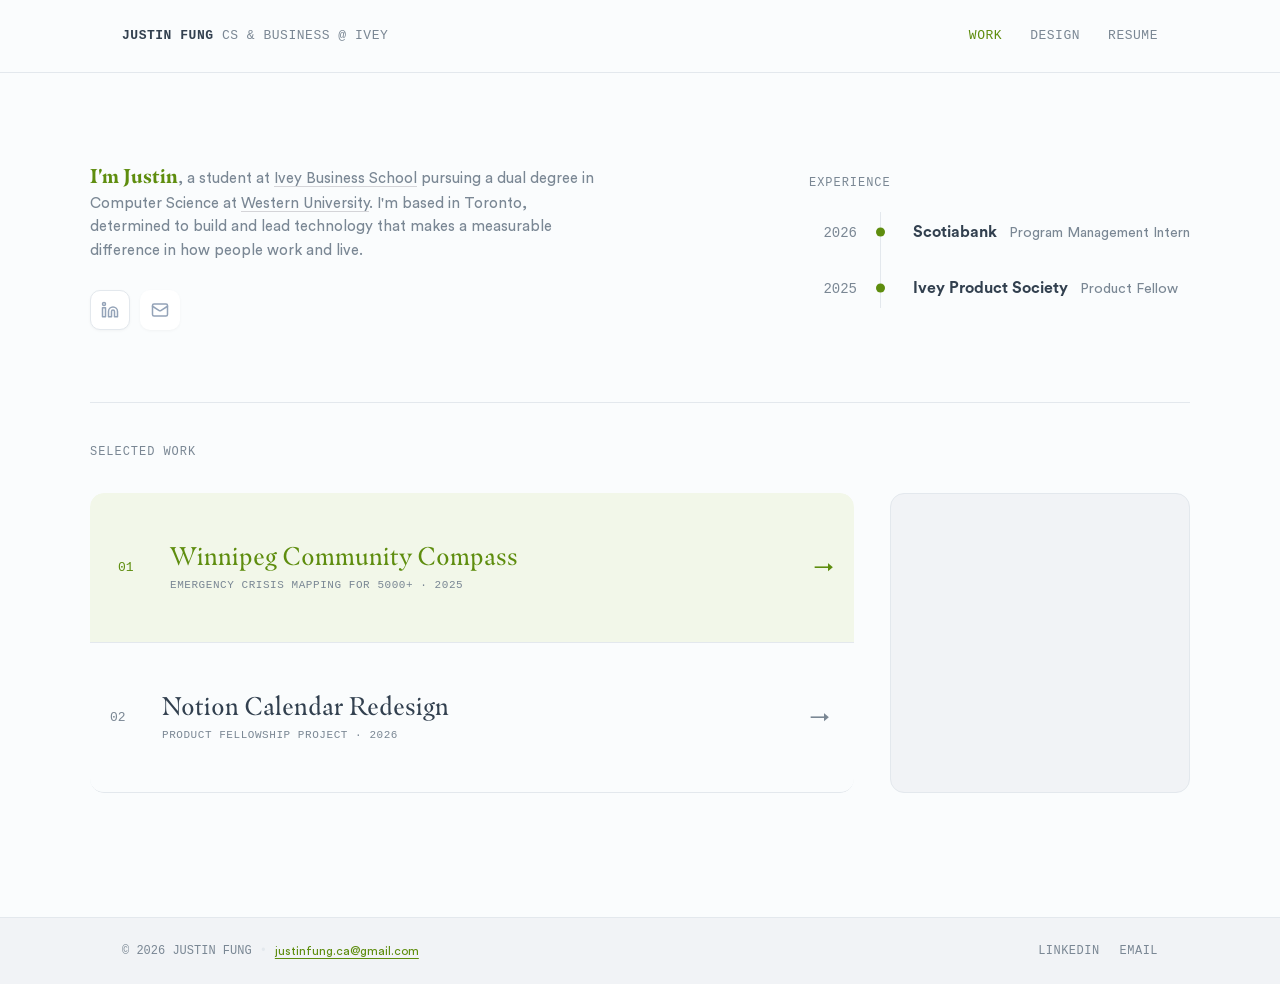
==== commit 5a83cbf8: "Update LinkedIn button to clean linear stroke icon" ====
--- a/index.html
+++ b/index.html
@@ -22,8 +22,10 @@
           </p>
           <div class="hero-social-buttons">
             <a href="https://linkedin.com/in/-justinfung" target="_blank" rel="noopener" class="social-icon-btn" aria-label="LinkedIn">
-              <svg width="18" height="18" viewBox="0 0 24 24" fill="currentColor">
-                <path d="M19 3a2 2 0 0 1 2 2v14a2 2 0 0 1-2 2H5a2 2 0 0 1-2-2V5a2 2 0 0 1 2-2h14m-.5 15.5v-5.3a3.26 3.26 0 0 0-3.26-3.26c-.85 0-1.84.52-2.28 1.3v-1.11h-2.79v8.37h2.79v-4.93c0-.77.62-1.4 1.39-1.4a1.4 1.4 0 0 1 1.4 1.4v4.93h2.75M6.46 10.9v8.37H9.2V10.9H6.46M7.83 6.25c-.91 0-1.64.73-1.64 1.64s.73 1.64 1.64 1.64 1.64-.73 1.64-1.64c0-.91-.73-1.64-1.64-1.64Z"/>
+              <svg width="18" height="18" viewBox="0 0 24 24" fill="none" stroke="currentColor" stroke-width="2" stroke-linecap="round" stroke-linejoin="round">
+                <path d="M16 8a6 6 0 0 1 6 6v7h-4v-7a2 2 0 0 0-2-2 2 2 0 0 0-2 2v7h-4v-7a6 6 0 0 1 6-6z"></path>
+                <rect x="2" y="9" width="4" height="12"></rect>
+                <circle cx="4" cy="4" r="2"></circle>
               </svg>
             </a>
             <div class="copy-email-wrapper">
--- a/css/layout.css
+++ b/css/layout.css
@@ -226,7 +226,7 @@
   border-radius: 10px;
   background: #ffffff;
   border: 1px solid var(--color-border);
-  color: var(--color-text);
+  color: #94a3b8; /* faded light grey */
   box-shadow: 0 1px 3px rgba(0, 0, 0, 0.04);
   transition: all 0.2s cubic-bezier(0.16, 1, 0.3, 1);
   cursor: pointer;
@@ -236,14 +236,25 @@
   outline: none;
 }
 
+/* Ensure button variant doesn't inherit text underline or green accent from .copy-email-btn */
+button.social-icon-btn,
+.social-icon-btn.copy-email-btn {
+  color: #94a3b8;
+  text-decoration: none;
+  background: #ffffff;
+}
+
 .social-icon-btn svg {
   display: block;
   width: 18px;
   height: 18px;
-  transition: transform 0.2s ease;
-}
-
-.social-icon-btn:hover {
+  color: inherit;
+  transition: transform 0.2s ease, color 0.2s ease;
+}
+
+.social-icon-btn:hover,
+button.social-icon-btn:hover,
+.social-icon-btn.copy-email-btn:hover {
   color: var(--color-text);
   border-color: #cbd5e1;
   background: #fcfcfc;
@@ -251,7 +262,9 @@
   box-shadow: 0 4px 12px rgba(0, 0, 0, 0.08);
 }
 
-.social-icon-btn:active {
+.social-icon-btn:active,
+button.social-icon-btn:active,
+.social-icon-btn.copy-email-btn:active {
   transform: translateY(0);
   box-shadow: 0 2px 6px rgba(0, 0, 0, 0.05);
 }
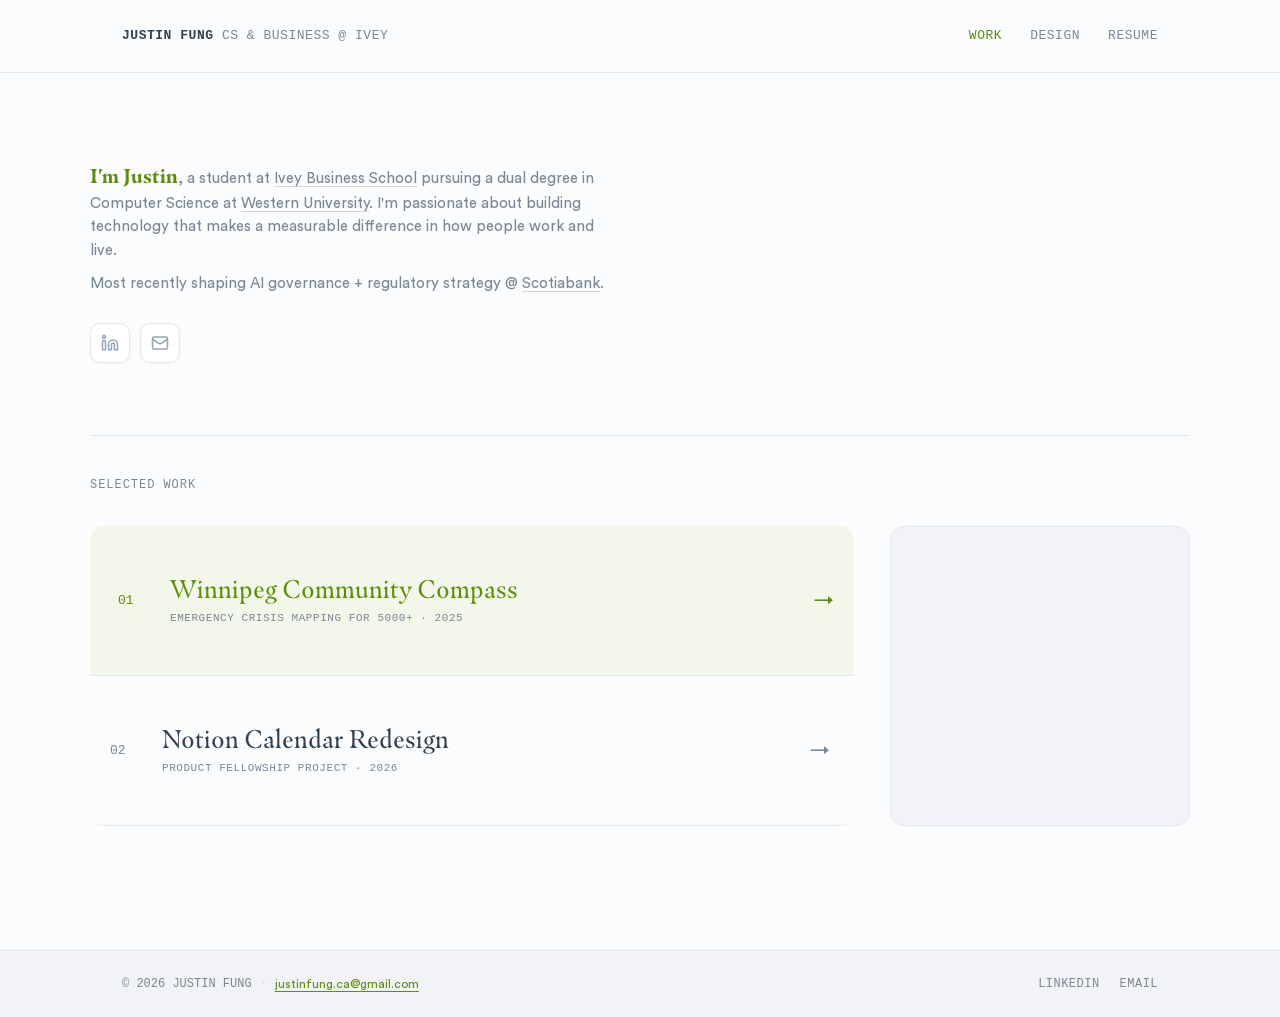
==== commit ffe84a12: "humbled myself" ====
--- a/index.html
+++ b/index.html
@@ -18,7 +18,10 @@
       <div class="hero-row">
         <div class="hero-body-text">
           <p class="hero-paragraph">
-            <span class="hero-name">I'm Justin</span>, a student at <a href="http://ivey.uwo.ca/" target="_blank" rel="noopener" class="hero-link">Ivey Business School</a> pursuing a dual degree in Computer Science at <a href="https://uwo.ca" target="_blank" rel="noopener" class="hero-link">Western University</a>. I'm based in Toronto, determined to build and lead technology that makes a measurable difference in how people work and live.
+            <span class="hero-name">I'm Justin</span>, a student at <a href="http://ivey.uwo.ca/" target="_blank" rel="noopener" class="hero-link">Ivey Business School</a> pursuing a dual degree in Computer Science at <a href="https://uwo.ca" target="_blank" rel="noopener" class="hero-link">Western University</a>. I'm passionate about building technology that makes a measurable difference in how people work and live.
+          </p>
+          <p class="hero-paragraph">
+            Most recently shaping AI governance + regulatory strategy @ <a href="https://www.scotiabank.com" target="_blank" rel="noopener" class="hero-link">Scotiabank</a>.
           </p>
           <div class="hero-social-buttons">
             <a href="https://linkedin.com/in/-justinfung" target="_blank" rel="noopener" class="social-icon-btn" aria-label="LinkedIn">
@@ -40,6 +43,7 @@
           </div>
         </div>
         
+        <!-- Experience Section (Preserved for future use)
         <div class="hero-experience">
           <p class="section-label">Experience</p>
           <ol class="journey-list">
@@ -61,6 +65,7 @@
             </li>
           </ol>
         </div>
+        -->
       </div>
     </section>
 
--- a/css/layout.css
+++ b/css/layout.css
@@ -208,7 +208,72 @@
   text-decoration-color: var(--color-text);
 }
 
-/* Hero Social & Action Buttons */
+/* Copy Email Button & Floating Tooltip */
+
+.copy-email-wrapper {
+  position: relative;
+  display: inline-flex;
+  align-items: center;
+}
+
+.copy-email-btn {
+  background: transparent;
+  border: none;
+  padding: 0;
+  font-family: var(--font-sans);
+  font-size: inherit;
+  color: var(--color-accent);
+  text-decoration: underline;
+  text-underline-offset: 3px;
+  cursor: pointer;
+  transition: color 0.15s ease;
+}
+
+.copy-email-btn:hover {
+  color: var(--color-text);
+}
+
+.copy-tooltip {
+  position: absolute;
+  bottom: calc(100% + 8px);
+  left: 50%;
+  transform: translateX(-50%) translateY(4px);
+  background: #18181b;
+  color: #ffffff;
+  font-family: var(--font-mono);
+  font-size: 11px;
+  font-weight: 500;
+  letter-spacing: 0.02em;
+  padding: 5px 10px;
+  border-radius: 6px;
+  white-space: nowrap;
+  pointer-events: none;
+  opacity: 0;
+  visibility: hidden;
+  transition: opacity 0.2s ease, transform 0.2s ease, visibility 0.2s ease;
+  box-shadow: 0 4px 12px rgba(0, 0, 0, 0.15);
+  z-index: 10;
+}
+
+.copy-tooltip::after {
+  content: "";
+  position: absolute;
+  top: 100%;
+  left: 50%;
+  transform: translateX(-50%);
+  border-width: 4px;
+  border-style: solid;
+  border-color: #18181b transparent transparent transparent;
+}
+
+.copy-email-wrapper:hover .copy-tooltip,
+.copy-tooltip.show {
+  opacity: 1;
+  visibility: visible;
+  transform: translateX(-50%) translateY(0);
+}
+
+/* Hero Social & Action Buttons (Identical Rounded Cards) */
 
 .hero-social-buttons {
   display: flex;
@@ -217,7 +282,9 @@
   margin-top: 18px;
 }
 
-.social-icon-btn {
+.social-icon-btn,
+button.social-icon-btn,
+.social-icon-btn.copy-email-btn {
   display: inline-flex;
   align-items: center;
   justify-content: center;
@@ -232,23 +299,20 @@
   cursor: pointer;
   text-decoration: none;
   padding: 0;
+  margin: 0;
   line-height: 1;
   outline: none;
-}
-
-/* Ensure button variant doesn't inherit text underline or green accent from .copy-email-btn */
-button.social-icon-btn,
-.social-icon-btn.copy-email-btn {
-  color: #94a3b8;
-  text-decoration: none;
-  background: #ffffff;
-}
-
-.social-icon-btn svg {
+  box-sizing: border-box;
+}
+
+.social-icon-btn svg,
+button.social-icon-btn svg,
+.social-icon-btn.copy-email-btn svg {
   display: block;
   width: 18px;
   height: 18px;
   color: inherit;
+  stroke: currentColor;
   transition: transform 0.2s ease, color 0.2s ease;
 }
 
@@ -267,71 +331,6 @@
 .social-icon-btn.copy-email-btn:active {
   transform: translateY(0);
   box-shadow: 0 2px 6px rgba(0, 0, 0, 0.05);
-}
-
-/* Copy Email Button & Floating Tooltip */
-
-.copy-email-wrapper {
-  position: relative;
-  display: inline-flex;
-  align-items: center;
-}
-
-.copy-email-btn {
-  background: transparent;
-  border: none;
-  padding: 0;
-  font-family: var(--font-sans);
-  font-size: inherit;
-  color: var(--color-accent);
-  text-decoration: underline;
-  text-underline-offset: 3px;
-  cursor: pointer;
-  transition: color 0.15s ease;
-}
-
-.copy-email-btn:hover {
-  color: var(--color-text);
-}
-
-.copy-tooltip {
-  position: absolute;
-  bottom: calc(100% + 8px);
-  left: 50%;
-  transform: translateX(-50%) translateY(4px);
-  background: #18181b;
-  color: #ffffff;
-  font-family: var(--font-mono);
-  font-size: 11px;
-  font-weight: 500;
-  letter-spacing: 0.02em;
-  padding: 5px 10px;
-  border-radius: 6px;
-  white-space: nowrap;
-  pointer-events: none;
-  opacity: 0;
-  visibility: hidden;
-  transition: opacity 0.2s ease, transform 0.2s ease, visibility 0.2s ease;
-  box-shadow: 0 4px 12px rgba(0, 0, 0, 0.15);
-  z-index: 10;
-}
-
-.copy-tooltip::after {
-  content: "";
-  position: absolute;
-  top: 100%;
-  left: 50%;
-  transform: translateX(-50%);
-  border-width: 4px;
-  border-style: solid;
-  border-color: #18181b transparent transparent transparent;
-}
-
-.copy-email-wrapper:hover .copy-tooltip,
-.copy-tooltip.show {
-  opacity: 1;
-  visibility: visible;
-  transform: translateX(-50%) translateY(0);
 }
 
 .hero-experience {
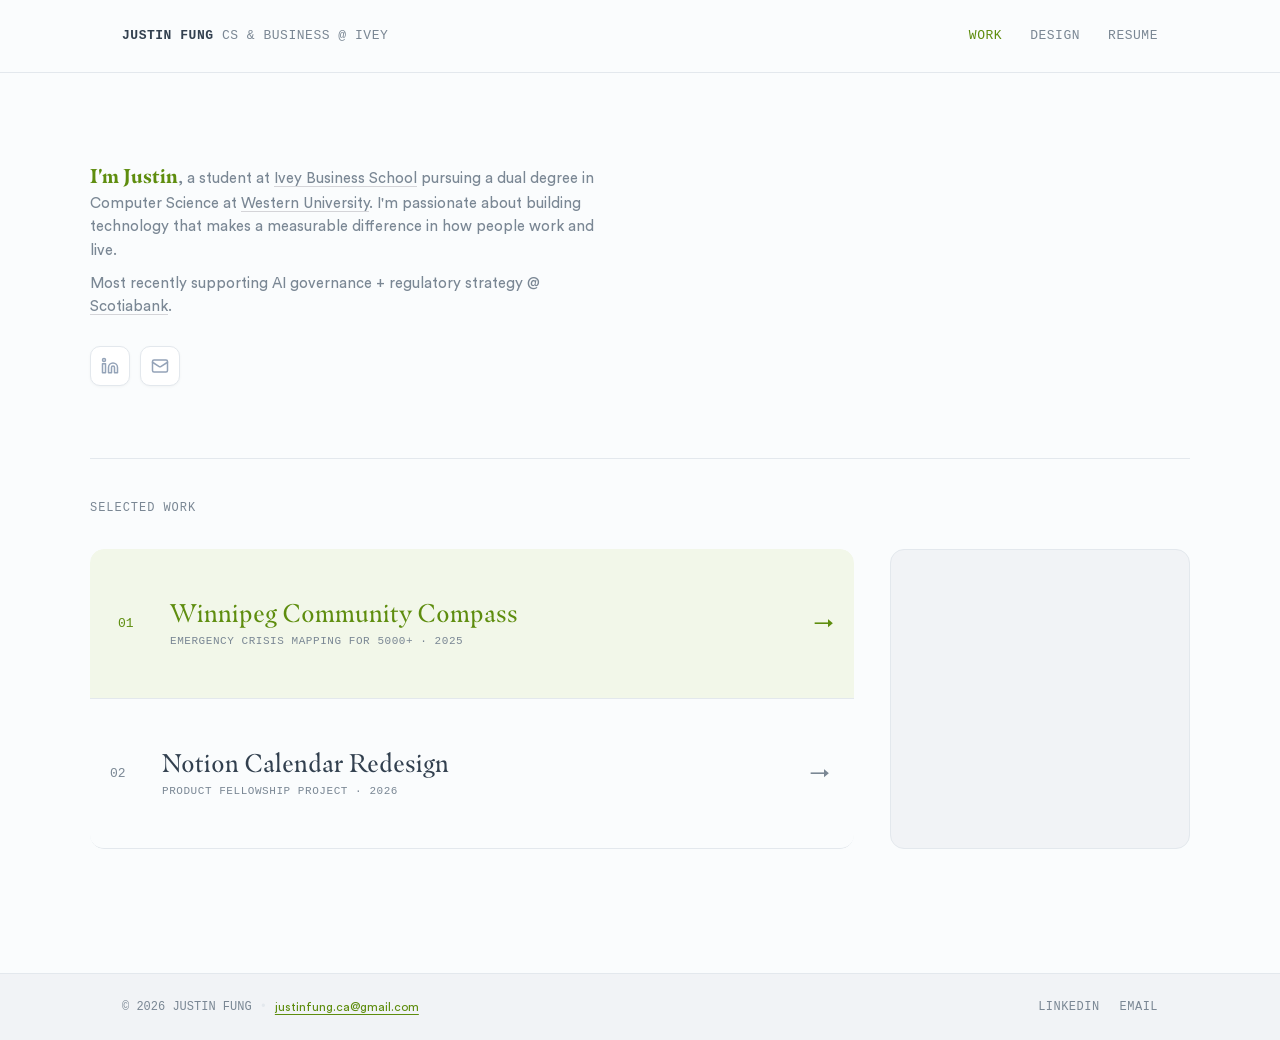
==== commit ec1527ec: "Match mobile header bottom divider length to top divider" ====
--- a/index.html
+++ b/index.html
@@ -21,7 +21,7 @@
             <span class="hero-name">I'm Justin</span>, a student at <a href="http://ivey.uwo.ca/" target="_blank" rel="noopener" class="hero-link">Ivey Business School</a> pursuing a dual degree in Computer Science at <a href="https://uwo.ca" target="_blank" rel="noopener" class="hero-link">Western University</a>. I'm passionate about building technology that makes a measurable difference in how people work and live.
           </p>
           <p class="hero-paragraph">
-            Most recently shaping AI governance + regulatory strategy @ <a href="https://www.scotiabank.com" target="_blank" rel="noopener" class="hero-link">Scotiabank</a>.
+            Most recently supporting AI governance + regulatory strategy @ <a href="https://www.scotiabank.com" target="_blank" rel="noopener" class="hero-link">Scotiabank</a>.
           </p>
           <div class="hero-social-buttons">
             <a href="https://linkedin.com/in/-justinfung" target="_blank" rel="noopener" class="social-icon-btn" aria-label="LinkedIn">
--- a/css/layout.css
+++ b/css/layout.css
@@ -1967,7 +1967,7 @@
     z-index: 100;
     background: rgba(250, 252, 253, 0.96);
     backdrop-filter: blur(16px);
-    border-bottom: 1px solid var(--color-border);
+    border-bottom: none;
   }
 
   .site-header .wrap {
@@ -1982,6 +1982,7 @@
     gap: 8px;
     width: 100% !important;
     box-sizing: border-box !important;
+    border-bottom: 1px solid var(--color-border);
   }
 
   .site-id {
